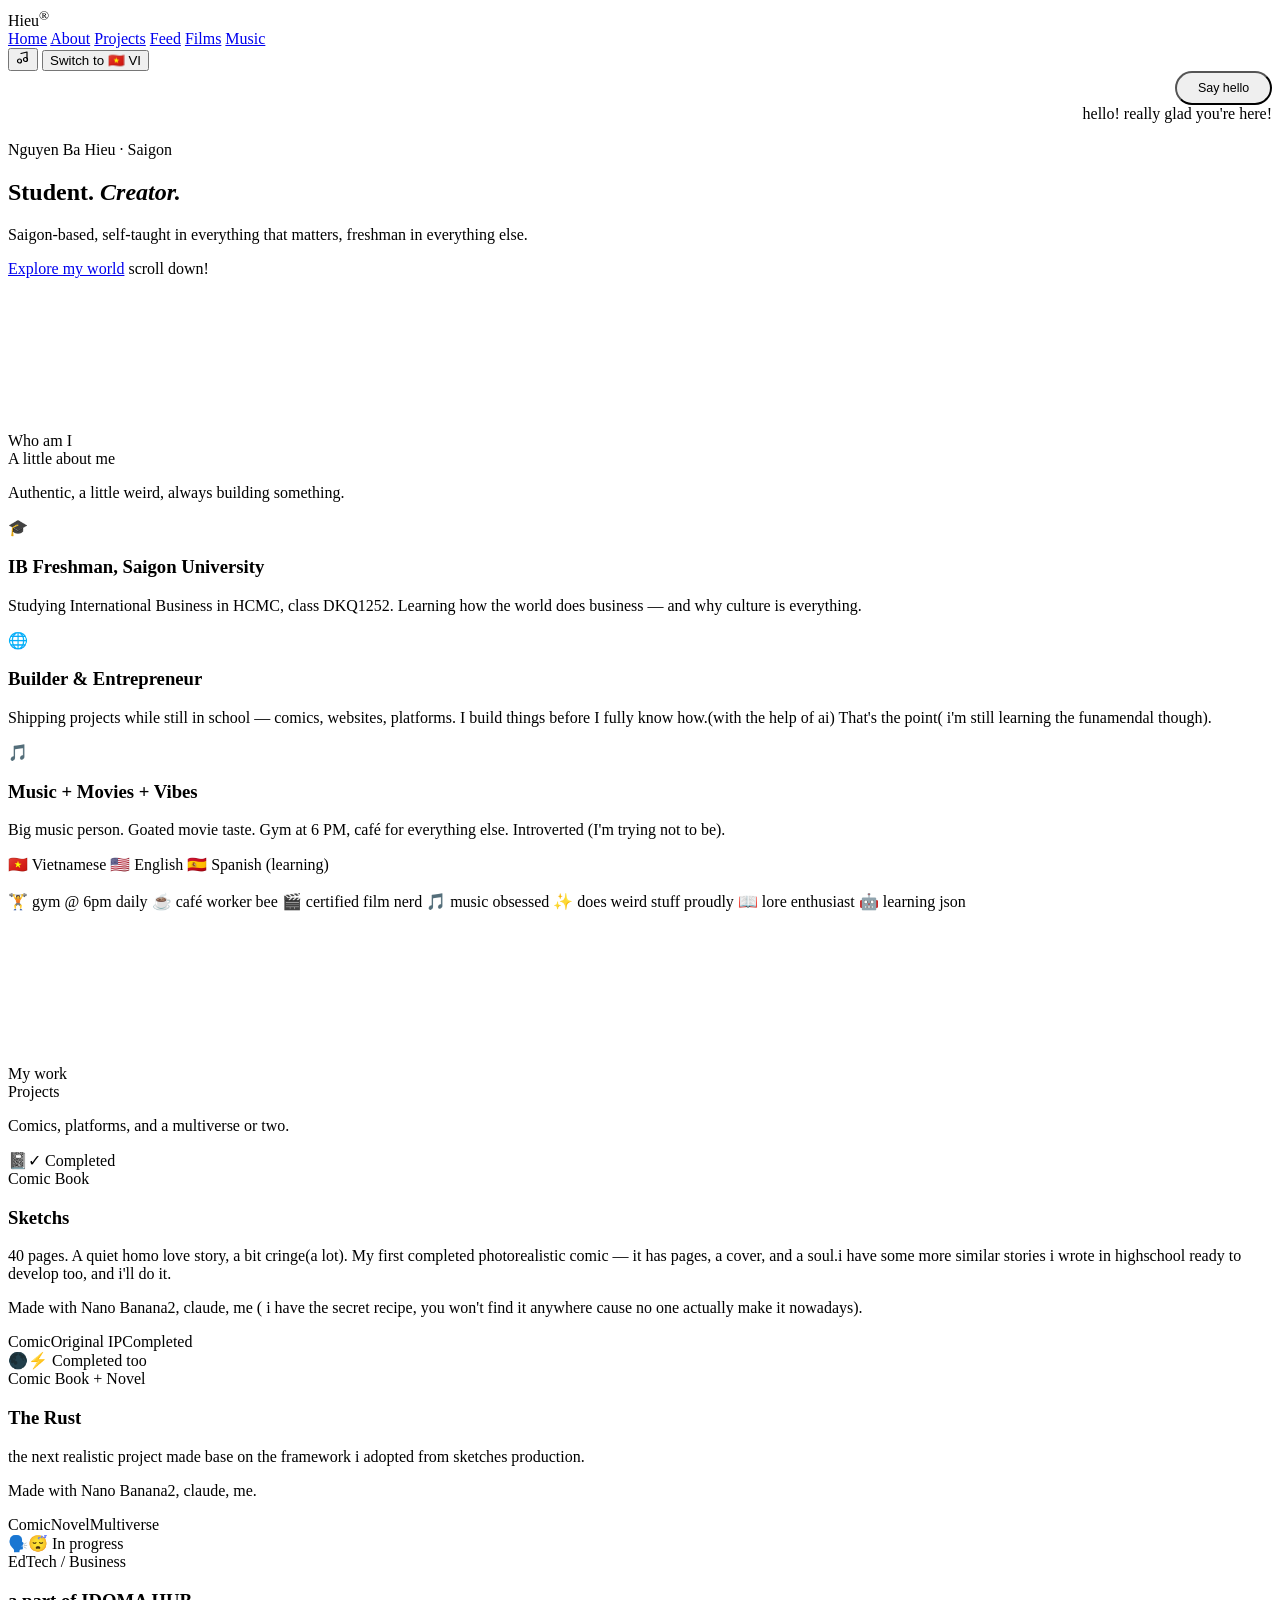
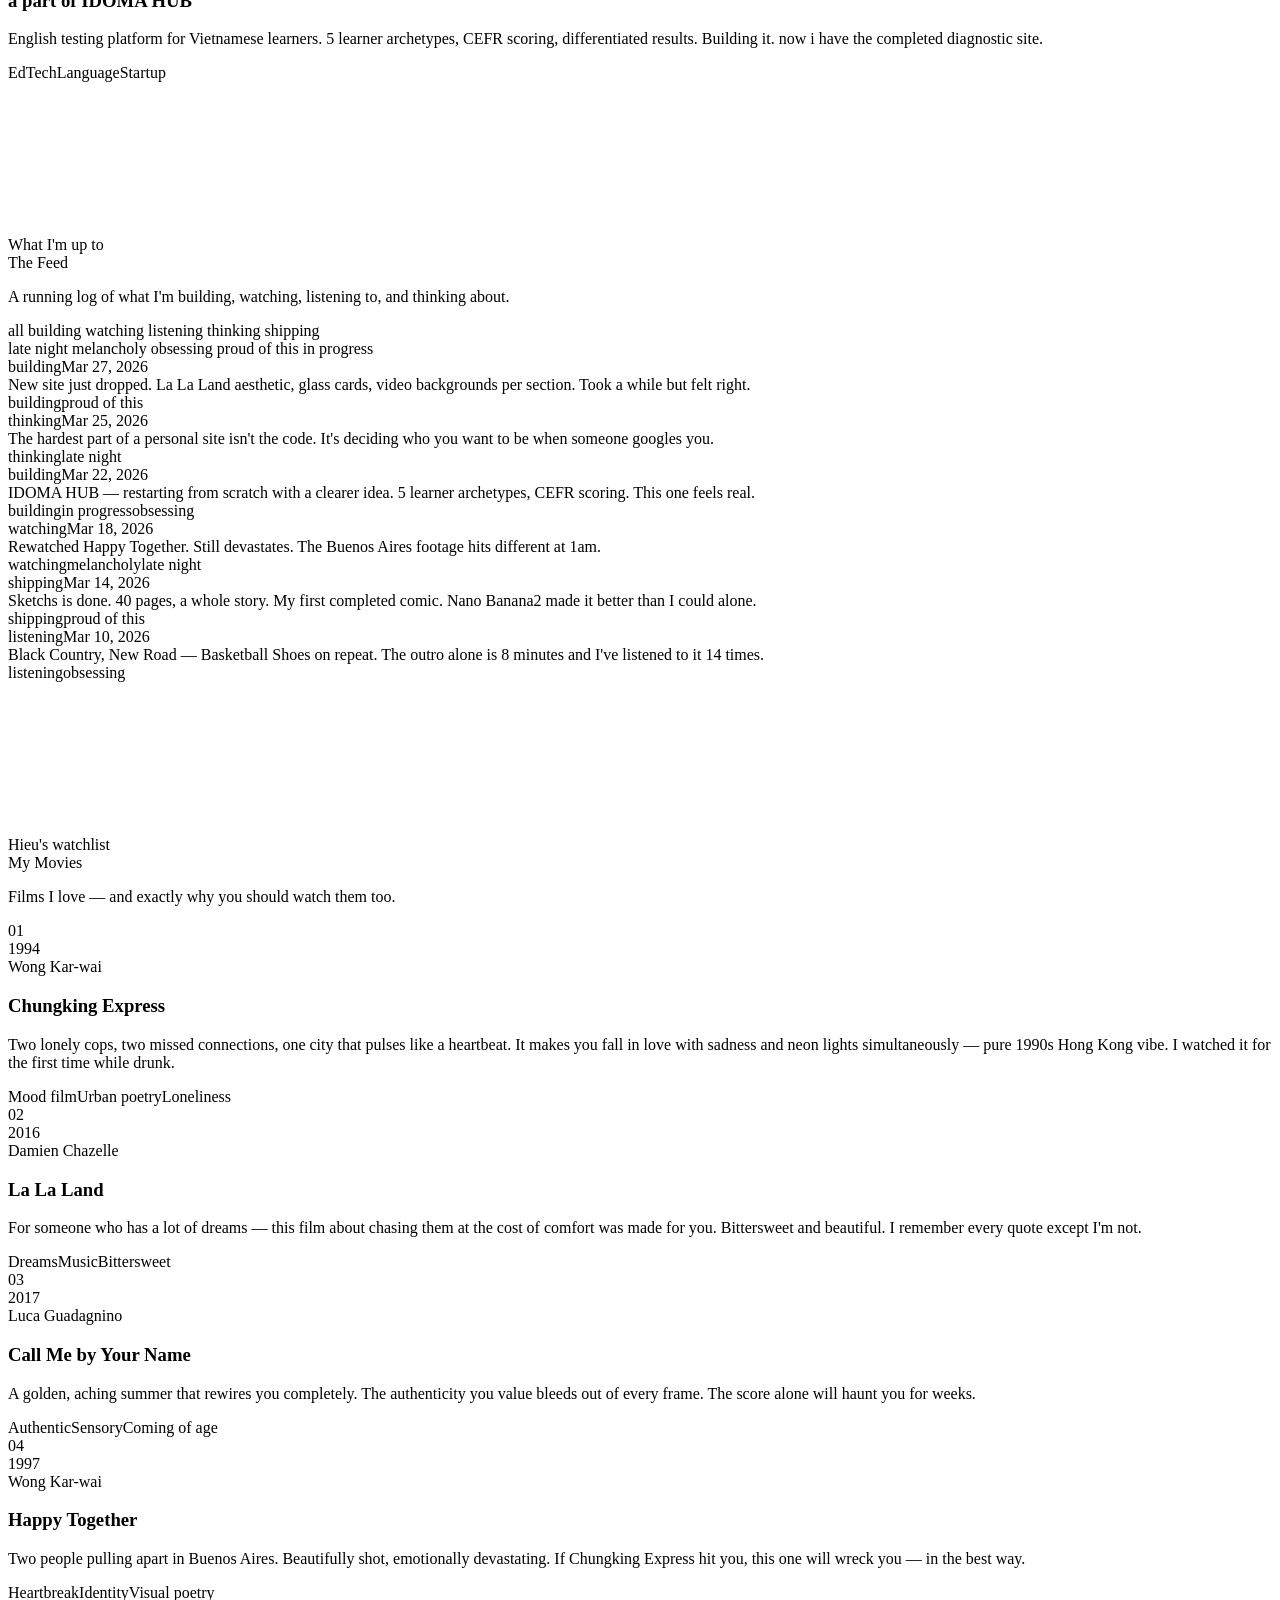
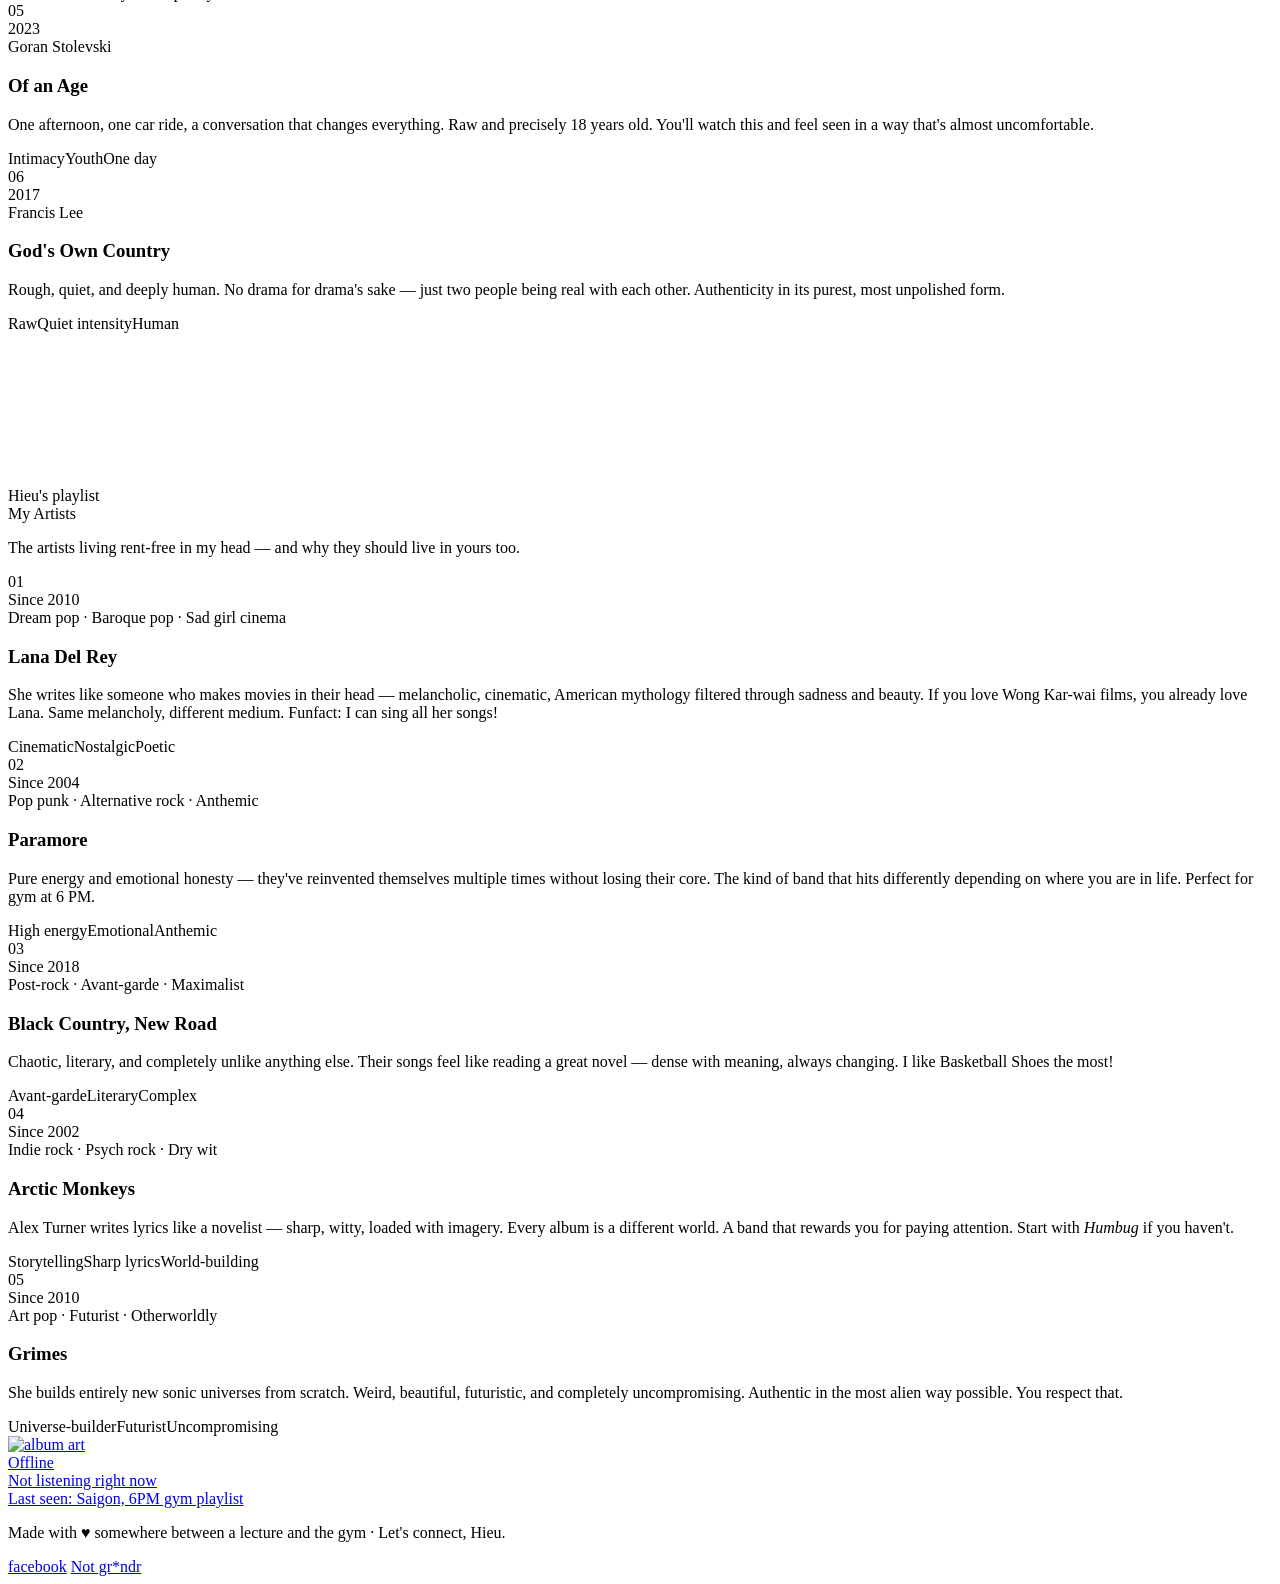
==== index.html @ fe312bc6 "Add files via upload" ====
<!DOCTYPE html>
<html lang="en">

<head>
    <meta charset="UTF-8" />
    <meta name="viewport" content="width=device-width, initial-scale=1.0" />
    <title>Nguyen Ba Hieu</title>
    <meta name="description"
        content="Nguyen Ba Hieu — Saigon-based, self-taught in everything that matters, freshman in everything else." />
    <meta property="og:title" content="Nguyen Ba Hieu" />
    <meta property="og:description"
        content="Saigon-based, self-taught in everything that matters, freshman in everything else.( this site looks more professional if u are using laptop, and less cringy in english cause i wrote it in english)" />
    <link
        href="https://fonts.googleapis.com/css2?family=Instrument+Serif:ital@0;1&family=DM+Sans:wght@300;400;500&display=swap"
        rel="stylesheet" />
    <link rel="stylesheet" href="style.css" />
</head>

<body>

    <div id="cur-dot"></div>
    <div id="cur-ring"></div>
    <div id="film-cut"></div>

    <!-- ══ NAV ══ -->
    <nav class="cinema-nav" id="main-nav">
        <div class="cinema-logo">Hieu<sup>®</sup></div>
        <div class="cinema-nav-links">
            <a href="#hero" class="active" data-i18n="nav.home">Home</a>
            <a href="#about" data-i18n="nav.about">About</a>
            <a href="#projects" data-i18n="nav.projects">Projects</a>
            <a href="#feed" data-i18n="nav.feed">Feed</a>
            <a href="#movies" data-i18n="nav.films">Films</a>
            <a href="#music" data-i18n="nav.music">Music</a>
        </div>
        <div class="nav-right">
            <button id="music-toggle-btn" class="music-btn" title="Play music" aria-label="Toggle background music"><svg
                    width="14" height="14" viewBox="0 0 14 14" fill="none" xmlns="http://www.w3.org/2000/svg">
                    <path d="M5 2.5L11 1V8" stroke="currentColor" stroke-width="1.2" stroke-linecap="round"
                        stroke-linejoin="round" />
                    <circle cx="3.5" cy="10" r="2" stroke="currentColor" stroke-width="1.2" />
                    <circle cx="9.5" cy="8.5" r="2" stroke="currentColor" stroke-width="1.2" />
                </svg></button>
            <button id="lang-toggle-btn" class="lang-toggle" title="Switch language">
                <span class="label" id="lang-label">Switch to</span>
                <span class="flag-pill" id="lang-flag">🇻🇳 VI</span>
            </button>
            <div style="display:flex;flex-direction:column;align-items:flex-end;">
                <button id="say-hello-btn" class="glass cinema-cta-nav"
                    style="border-radius:999px;padding:.5rem 1.3rem;font-size:.78rem;color:var(--text);cursor:none;"
                    data-i18n="hero.sayHello">Say hello</button>
                <span id="say-hello-hint" class="hint-text" data-i18n="hero.sayHelloHint">hello! really glad you're
                    here!</span>
            </div>
        </div>
    </nav>

    <!-- ══ HERO ══ -->
    <section id="hero">
        <video id="hero-video" loop muted playsinline
            poster="[data-uri]">
            <source data-src="./videos/hero.mp4" data-src-sd="./videos/hero-mobile.mp4" type="video/mp4" />
        </video>
        <div class="hero-grain"></div>
        <div class="cinema-hero-body">
            <div class="hero-eyebrow animate-fade-rise" data-i18n="hero.eyebrow">Nguyen Ba Hieu · Saigon</div>
            <h1 class="animate-fade-rise" style="animation-delay:.1s" data-i18n="hero.title">Student. <em>Creator.</em>
            </h1>
            <p class="cinema-sub animate-fade-rise" style="animation-delay:.25s" data-i18n="hero.sub">Saigon-based,
                self-taught in everything that matters, freshman in everything else.</p>
            <a href="#about" id="explore-btn" class="glass cinema-cta-hero animate-fade-rise"
                style="animation-delay:.4s" data-i18n="hero.explore">Explore my world</a>
            <span id="explore-hint" class="hint-text" data-i18n="hero.exploreHint">scroll down!</span>
        </div>
        <div class="hero-scroll-hint">
            <div class="scroll-line"></div>
        </div>
    </section>

    <!-- ══ ABOUT ══ -->
    <section id="about" class="content-sec">
        <video class="sec-video parallax-bg" data-src="./videos/about.mp4" data-src-sd="./videos/about-mobile.mp4"
            preload="none" loop muted playsinline></video>
        <div class="sec-overlay"
            style="background:linear-gradient(to right,rgba(26,20,16,0.88) 0%,rgba(26,20,16,0.6) 60%,rgba(26,20,16,0.35) 100%);">
        </div>
        <div class="sec-inner">
            <div class="sec-label fade-in" data-i18n="about.label">Who am I</div>
            <div class="sec-title fade-in" data-i18n="about.title">A little about me</div>
            <p class="sec-sub fade-in" data-i18n="about.sub">Authentic, a little weird, always building something.</p>
            <div class="about-grid fade-in">
                <div class="about-card glass">
                    <div class="ico">🎓</div>
                    <h3 data-i18n="about.card1.title">IB Freshman, Saigon University</h3>
                    <p data-i18n="about.card1.body">Studying International Business in HCMC, class DKQ1252. Learning how
                        the world does business — and why culture is everything.</p>
                </div>
                <div class="about-card glass">
                    <div class="ico">🌐</div>
                    <h3 data-i18n="about.card2.title">Builder &amp; Entrepreneur</h3>
                    <p data-i18n="about.card2.body">Shipping projects while still in school — comics, websites,
                        platforms. I build things before I fully know how.(with the help of ai) That's the point( i'm
                        still learning the funamendal though).</p>
                </div>
                <div class="about-card glass">
                    <div class="ico">🎵</div>
                    <h3 data-i18n="about.card3.title">Music + Movies + Vibes</h3>
                    <p data-i18n="about.card3.body">Big music person. Goated movie taste. Gym at 6 PM, café for
                        everything else. Introverted (I'm trying not to be).</p>
                </div>
            </div>
            <div class="lang-row fade-in">
                <span class="lang">🇻🇳 Vietnamese</span>
                <span class="lang">🇺🇸 English</span>
                <span class="lang" data-i18n="about.spanish">🇪🇸 Spanish (learning)</span>
            </div>
            <div class="pills fade-in" style="margin-top:1.1rem;">
                <span class="pill" data-i18n="about.pill1">🏋️ gym @ 6pm daily</span>
                <span class="pill" data-i18n="about.pill2">☕ café worker bee</span>
                <span class="pill" data-i18n="about.pill3">🎬 certified film nerd</span>
                <span class="pill" data-i18n="about.pill4">🎵 music obsessed</span>
                <span class="pill" data-i18n="about.pill5">✨ does weird stuff proudly</span>
                <span class="pill" data-i18n="about.pill6">📖 lore enthusiast</span>
                <span class="pill" data-i18n="about.pill7">🤖 learning json</span>
            </div>
        </div>
    </section>

    <!-- ══ PROJECTS ══ -->
    <section id="projects" class="content-sec">
        <video class="sec-video" data-src="./videos/projects.mp4" data-src-sd="./videos/projects-mobile.mp4"
            preload="none" loop muted playsinline></video>
        <div class="sec-overlay"
            style="background:linear-gradient(to bottom,rgba(18,14,10,0.75) 0%,rgba(26,20,16,0.6) 50%,rgba(18,14,10,0.8) 100%);">
        </div>
        <div class="sec-inner">
            <div class="sec-label fade-in center" data-i18n="projects.label">My work</div>
            <div class="sec-title fade-in center" data-i18n="projects.title">Projects</div>
            <p class="sec-sub fade-in center" data-i18n="projects.sub">Comics, platforms, and a multiverse or two.</p>
            <div class="projects-grid fade-in">
                <div class="proj-card glass" style="position:relative;">
                    <div class="proj-glow"
                        style="background:radial-gradient(circle at 50% 0%,rgba(232,164,74,0.08),transparent 70%);">
                    </div>
                    <div class="proj-thumb t1">📓<span class="sbadge done" data-i18n="badge.done">✓ Completed</span>
                    </div>
                    <div class="proj-body">
                        <div class="proj-cat" data-i18n="proj1.cat">Comic Book</div>
                        <h3>Sketchs</h3>
                        <p data-i18n="proj1.desc">40 pages. A quiet homo love story, a bit cringe(a lot). My first
                            completed photorealistic comic — it has pages, a cover, and a soul.i have some more similar
                            stories i wrote in highschool ready to develop too, and i'll do it. </p>
                        <p class="proj-credit" data-i18n="proj1.credit">Made with Nano Banana2, claude, me ( i have the
                            secret recipe, you won't find it anywhere cause no one actually make it nowadays).</p>
                        <div class="proj-tags"><span class="ptag">Comic</span><span class="ptag"
                                data-i18n="tag.origip">Original IP</span><span class="ptag"
                                data-i18n="tag.completed">Completed</span></div>
                    </div>
                </div>
                <div class="proj-card glass" style="position:relative;">
                    <div class="proj-glow"
                        style="background:radial-gradient(circle at 50% 0%,rgba(232,164,74,0.08),transparent 70%);">
                    </div>
                    <div class="proj-thumb t2">🌑<span class="sbadge done" data-i18n="badge.done">⚡ Completed too</span>
                    </div>
                    <div class="proj-body">
                        <div class="proj-cat" data-i18n="proj2.cat">Comic Book + Novel</div>
                        <h3>The Rust</h3>
                        <p data-i18n="proj2.desc">the next realistic project made base on the framework i adopted from
                            sketches production.</p>
                        <p class="proj-credit" data-i18n="proj2.credit">Made with Nano Banana2, claude, me.</p>
                        <div class="proj-tags"><span class="ptag">Comic</span><span class="ptag"
                                data-i18n="tag.novel">Novel</span><span class="ptag">Multiverse</span></div>
                    </div>
                </div>
                <div class="proj-card glass" style="position:relative;">
                    <div class="proj-glow"
                        style="background:radial-gradient(circle at 50% 0%,rgba(90,138,106,0.08),transparent 70%);">
                    </div>
                    <div class="proj-thumb t3">🗣️<span class="sbadge lazy" data-i18n="badge.lazy">😴 In progress</span>
                    </div>
                    <div class="proj-body">
                        <div class="proj-cat" data-i18n="proj3.cat">EdTech / Business</div>
                        <h3>a part of IDOMA HUB</h3>
                        <p data-i18n="proj3.desc">English testing platform for Vietnamese learners. 5 learner
                            archetypes, CEFR scoring, differentiated results. Building it. now i have the completed
                            diagnostic site. </p>
                        <div class="proj-tags"><span class="ptag">EdTech</span><span class="ptag"
                                data-i18n="tag.language">Language</span><span class="ptag">Startup</span></div>
                    </div>
                </div>
            </div>
        </div>
    </section>

    <!-- ══ FEED ══ -->
    <section id="feed" class="content-sec">
        <video class="sec-video" data-src="./videos/feed.mp4" data-src-sd="./videos/feed-mobile.mp4" preload="none" loop
            muted playsinline></video>
        <div class="sec-overlay"
            style="background:linear-gradient(to right,rgba(18,14,10,0.85) 0%,rgba(26,20,16,0.55) 100%);"></div>
        <div class="sec-inner">
            <div class="sec-label fade-in" data-i18n="feed.label">What I'm up to</div>
            <div class="sec-title fade-in" data-i18n="feed.title">The Feed</div>
            <p class="sec-sub fade-in" data-i18n="feed.sub">A running log of what I'm building, watching, listening to,
                and thinking about.</p>
            <div class="feed-controls fade-in" id="feed-filters">
                <span class="feed-filter active" data-filter="all">all</span>
                <span class="feed-filter" data-filter="building">building</span>
                <span class="feed-filter" data-filter="watching">watching</span>
                <span class="feed-filter" data-filter="listening">listening</span>
                <span class="feed-filter" data-filter="thinking">thinking</span>
                <span class="feed-filter" data-filter="shipping">shipping</span>
                <div class="feed-divider"></div>
                <span class="feed-filter" data-filter="late night">late night</span>
                <span class="feed-filter" data-filter="melancholy">melancholy</span>
                <span class="feed-filter" data-filter="obsessing">obsessing</span>
                <span class="feed-filter" data-filter="proud of this">proud of this</span>
                <span class="feed-filter" data-filter="in progress">in progress</span>
            </div>
            <div class="feed-list fade-in" id="feed-list">
                <div class="feed-empty" style="display:none;" id="feed-empty">nothing here with that filter — try
                    another one.</div>
            </div>
        </div>
    </section>


    <!-- ══ MOVIES ══ -->
    <section id="movies" class="content-sec">
        <video class="sec-video" data-src="./videos/films.mp4" data-src-sd="./videos/films-mobile.mp4" preload="none"
            loop muted playsinline></video>
        <div class="sec-overlay"
            style="background:linear-gradient(to bottom,rgba(18,14,10,0.72) 0%,rgba(18,14,10,0.45) 50%,rgba(18,14,10,0.75) 100%);">
        </div>
        <div class="sec-inner">
            <div class="sec-label fade-in center" data-i18n="movies.label">Hieu's watchlist</div>
            <div class="sec-title fade-in center" data-i18n="movies.title">My Movies</div>
            <p class="sec-sub fade-in center" data-i18n="movies.sub">Films I love — and exactly why you should watch
                them too.</p>
            <div class="media-grid fade-in">
                <div class="media-card glass">
                    <div class="media-banner">
                        <div class="media-banner-img"
                            style="background:linear-gradient(135deg,#1a0a00,#5c2d00);background-size:cover;background-position:center;" data-bg="https://i.imgur.com/nArYRG8.jpg">
                        </div>
                        <div class="media-num">01</div><span class="media-year">1994</span>
                    </div>
                    <div class="media-body">
                        <div class="media-sub">Wong Kar-wai</div>
                        <h3>Chungking Express</h3>
                        <p class="media-why" data-i18n="movie1.why">Two lonely cops, two missed connections, one city
                            that pulses like a heartbeat. It makes you fall in love with sadness and neon lights
                            simultaneously — pure 1990s Hong Kong vibe. I watched it for the first time while drunk.</p>
                        <div class="media-tags"><span class="mtag" data-i18n="mtag.mood">Mood film</span><span
                                class="mtag" data-i18n="mtag.urban">Urban poetry</span><span class="mtag"
                                data-i18n="mtag.lonely">Loneliness</span></div>
                    </div>
                </div>
                <div class="media-card glass">
                    <div class="media-banner">
                        <div class="media-banner-img"
                            style="background:linear-gradient(135deg,#1a0820,#7a2060,#c45a20);background-size:cover;background-position:center;background-repeat:no-repeat;background-attachment:fixed;" data-bg="https://media.giphy.com/media/l3vRaHTeHMH0fQ9fG/giphy.gif">
                        </div>
                        <div class="media-num">02</div><span class="media-year">2016</span>
                    </div>
                    <div class="media-body">
                        <div class="media-sub">Damien Chazelle</div>
                        <h3>La La Land</h3>
                        <p class="media-why" data-i18n="movie2.why">For someone who has a lot of dreams — this film
                            about chasing them at the cost of comfort was made for you. Bittersweet and beautiful. I
                            remember every quote except I'm not.</p>
                        <div class="media-tags"><span class="mtag" data-i18n="mtag.dreams">Dreams</span><span
                                class="mtag" data-i18n="mtag.music">Music</span><span class="mtag"
                                data-i18n="mtag.bittersweet">Bittersweet</span></div>
                    </div>
                </div>
                <div class="media-card glass">
                    <div class="media-banner">
                        <div class="media-banner-img"
                            style="background:linear-gradient(160deg,#2a1800,#8a5a10,#e8a840);background-size:cover;background-position:center;background-repeat:no-repeat;background-attachment:fixed;" data-bg="https://media.giphy.com/media/l4EpbyFTmfogjyA3m/giphy.gif">
                        </div>
                        <div class="media-num">03</div><span class="media-year">2017</span>
                    </div>
                    <div class="media-body">
                        <div class="media-sub">Luca Guadagnino</div>
                        <h3>Call Me by Your Name</h3>
                        <p class="media-why" data-i18n="movie3.why">A golden, aching summer that rewires you completely.
                            The authenticity you value bleeds out of every frame. The score alone will haunt you for
                            weeks.</p>
                        <div class="media-tags"><span class="mtag" data-i18n="mtag.authentic">Authentic</span><span
                                class="mtag" data-i18n="mtag.sensory">Sensory</span><span class="mtag"
                                data-i18n="mtag.coming">Coming of age</span></div>
                    </div>
                </div>
                <div class="media-card glass">
                    <div class="media-banner">
                        <div class="media-banner-img"
                            style="background:linear-gradient(135deg,#00101a,#003d5c,#006080);background-size:cover;background-position:center;" data-bg="https://media.giphy.com/media/3o72F6A3rtzW6p4joQ/giphy.gif">
                        </div>
                        <div class="media-num">04</div><span class="media-year">1997</span>
                    </div>
                    <div class="media-body">
                        <div class="media-sub">Wong Kar-wai</div>
                        <h3>Happy Together</h3>
                        <p class="media-why" data-i18n="movie4.why">Two people pulling apart in Buenos Aires.
                            Beautifully shot, emotionally devastating. If Chungking Express hit you, this one will wreck
                            you — in the best way.</p>
                        <div class="media-tags"><span class="mtag" data-i18n="mtag.heartbreak">Heartbreak</span><span
                                class="mtag" data-i18n="mtag.identity">Identity</span><span class="mtag"
                                data-i18n="mtag.visual">Visual poetry</span></div>
                    </div>
                </div>
                <div class="media-card glass">
                    <div class="media-banner">
                        <div class="media-banner-img"
                            style="background:linear-gradient(135deg,#1a1000,#5c4500);background-size:cover;background-position:center;" data-bg="https://causewayfilms.com.au/media/pages/films/of-an-age/e0880f4246-1658816717/16a3865-1920x1080-crop-81-58.jpg">
                        </div>
                        <div class="media-num">05</div><span class="media-year">2023</span>
                    </div>
                    <div class="media-body">
                        <div class="media-sub">Goran Stolevski</div>
                        <h3>Of an Age</h3>
                        <p class="media-why" data-i18n="movie5.why">One afternoon, one car ride, a conversation that
                            changes everything. Raw and precisely 18 years old. You'll watch this and feel seen in a way
                            that's almost uncomfortable.</p>
                        <div class="media-tags"><span class="mtag" data-i18n="mtag.intimacy">Intimacy</span><span
                                class="mtag" data-i18n="mtag.youth">Youth</span><span class="mtag"
                                data-i18n="mtag.oneday">One day</span></div>
                    </div>
                </div>
                <div class="media-card glass">
                    <div class="media-banner">
                        <div class="media-banner-img"
                            style="background:linear-gradient(160deg,#0a1200,#1e3a10,#4a7a28);background-size:cover;background-position:center;background-repeat:no-repeat;background-attachment:fixed;" data-bg="https://media.giphy.com/media/3o6fIUVP0DJ7MYVb6E/giphy.gif">
                        </div>
                        <div class="media-num">06</div><span class="media-year">2017</span>
                    </div>
                    <div class="media-body">
                        <div class="media-sub">Francis Lee</div>
                        <h3>God's Own Country</h3>
                        <p class="media-why" data-i18n="movie6.why">Rough, quiet, and deeply human. No drama for drama's
                            sake — just two people being real with each other. Authenticity in its purest, most
                            unpolished form.</p>
                        <div class="media-tags"><span class="mtag" data-i18n="mtag.raw">Raw</span><span class="mtag"
                                data-i18n="mtag.quiet">Quiet intensity</span><span class="mtag"
                                data-i18n="mtag.human">Human</span></div>
                    </div>
                </div>
            </div>
        </div>
    </section>
    <!-- ══ MUSIC ══ -->
    <section id="music" class="content-sec">
        <video class="sec-video" data-src="./videos/music.mp4" data-src-sd="./videos/music-mobile.mp4" preload="none"
            loop muted playsinline></video>
        <div class="sec-overlay"
            style="background:linear-gradient(160deg,rgba(26,20,16,0.82) 0%,rgba(18,14,10,0.55) 100%);"></div>
        <div class="sec-inner">
            <div class="sec-label fade-in center" data-i18n="music.label">Hieu's playlist</div>
            <div class="sec-title fade-in center" data-i18n="music.title">My Artists</div>
            <p class="sec-sub fade-in center" data-i18n="music.sub">The artists living rent-free in my head — and why
                they should live in yours too.</p>
            <div class="media-grid fade-in">
                <div class="media-card glass">
                    <div class="media-banner a1" data-bg="https://media.giphy.com/media/r0o46oy9obYLC/giphy.gif">
                        <div class="media-num">01</div>
                        <div class="vinyl"></div><span class="media-year" data-i18n="since.2010">Since 2010</span>
                    </div>
                    <div class="media-body">
                        <div class="media-sub">Dream pop · Baroque pop · Sad girl cinema</div>
                        <h3>Lana Del Rey</h3>
                        <p class="media-why" data-i18n="artist1.why">She writes like someone who makes movies in their
                            head — melancholic, cinematic, American mythology filtered through sadness and beauty. If
                            you love Wong Kar-wai films, you already love Lana. Same melancholy, different medium.
                            Funfact: I can sing all her songs!</p>
                        <div class="media-tags"><span class="mtag" data-i18n="atag.cinematic">Cinematic</span><span
                                class="mtag" data-i18n="atag.nostalgic">Nostalgic</span><span class="mtag"
                                data-i18n="atag.poetic">Poetic</span></div>
                    </div>
                </div>
                <div class="media-card glass">
                    <div class="media-banner a2" data-bg="https://media.giphy.com/media/Q0CL9ooVe5dKg/giphy.gif">
                        <div class="media-num">02</div>
                        <div class="vinyl"></div><span class="media-year" data-i18n="since.2004">Since 2004</span>
                    </div>
                    <div class="media-body">
                        <div class="media-sub">Pop punk · Alternative rock · Anthemic</div>
                        <h3>Paramore</h3>
                        <p class="media-why" data-i18n="artist2.why">Pure energy and emotional honesty — they've
                            reinvented themselves multiple times without losing their core. The kind of band that hits
                            differently depending on where you are in life. Perfect for gym at 6 PM.</p>
                        <div class="media-tags"><span class="mtag" data-i18n="atag.energy">High energy</span><span
                                class="mtag" data-i18n="atag.emotional">Emotional</span><span class="mtag"
                                data-i18n="atag.anthemic">Anthemic</span></div>
                    </div>
                </div>
                <div class="media-card glass">
                    <div class="media-banner a3" data-bg="https://media.giphy.com/media/Bpq9AhnKhxYm3tex16/giphy.gif">
                        <div class="media-num">03</div>
                        <div class="vinyl"></div><span class="media-year" data-i18n="since.2018">Since 2018</span>
                    </div>
                    <div class="media-body">
                        <div class="media-sub">Post-rock · Avant-garde · Maximalist</div>
                        <h3>Black Country, New Road</h3>
                        <p class="media-why" data-i18n="artist3.why">Chaotic, literary, and completely unlike anything
                            else. Their songs feel like reading a great novel — dense with meaning, always changing. I
                            like Basketball Shoes the most!</p>
                        <div class="media-tags"><span class="mtag">Avant-garde</span><span class="mtag"
                                data-i18n="atag.literary">Literary</span><span class="mtag"
                                data-i18n="atag.complex">Complex</span></div>
                    </div>
                </div>
                <div class="media-card glass">
                    <div class="media-banner a4" data-bg="https://media.giphy.com/media/25NTEcjA8XxPW/giphy.gif">
                        <div class="media-num">04</div>
                        <div class="vinyl"></div><span class="media-year" data-i18n="since.2002">Since 2002</span>
                    </div>
                    <div class="media-body">
                        <div class="media-sub">Indie rock · Psych rock · Dry wit</div>
                        <h3>Arctic Monkeys</h3>
                        <p class="media-why" data-i18n="artist4.why">Alex Turner writes lyrics like a novelist — sharp,
                            witty, loaded with imagery. Every album is a different world. A band that rewards you for
                            paying attention. Start with <em>Humbug</em> if you haven't.</p>
                        <div class="media-tags"><span class="mtag" data-i18n="atag.story">Storytelling</span><span
                                class="mtag" data-i18n="atag.sharp">Sharp lyrics</span><span class="mtag"
                                data-i18n="atag.world">World-building</span></div>
                    </div>
                </div>
                <div class="media-card glass">
                    <div class="media-banner a5" data-bg="https://media.giphy.com/media/wtU2g7aiYE6I0/giphy.gif">
                        <div class="media-num">05</div>
                        <div class="vinyl"></div><span class="media-year" data-i18n="since.2010b">Since 2010</span>
                    </div>
                    <div class="media-body">
                        <div class="media-sub">Art pop · Futurist · Otherworldly</div>
                        <h3>Grimes</h3>
                        <p class="media-why" data-i18n="artist5.why">She builds entirely new sonic universes from
                            scratch. Weird, beautiful, futuristic, and completely uncompromising. Authentic in the most
                            alien way possible. You respect that.</p>
                        <div class="media-tags"><span class="mtag"
                                data-i18n="atag.universe">Universe-builder</span><span class="mtag"
                                data-i18n="atag.futurist">Futurist</span><span class="mtag"
                                data-i18n="atag.uncompromising">Uncompromising</span></div>
                    </div>
                </div>
            </div>
            <div id="now-playing-wrap">
                <a id="now-playing-widget" class="glass" href="https://open.spotify.com" target="_blank" rel="noopener">
                    <div id="np-art-wrap"><img id="np-art" src="" alt="album art" />
                        <div id="np-vinyl"></div>
                    </div>
                    <div id="np-info">
                        <div id="np-status"><span
                                id="np-bars"><span></span><span></span><span></span><span></span></span><span
                                id="np-label">Offline</span></div>
                        <div id="np-title">Not listening right now</div>
                        <div id="np-artist">Last seen: Saigon, 6PM gym playlist</div>
                        <div id="np-progress-track">
                            <div id="np-progress-fill"></div>
                        </div>
                    </div>
                </a>
            </div>
        </div>
    </section>

    <!-- ══ FOOTER ══ -->
    <footer id="contact">
        <p data-i18n="footer.text">Made with <span class="heart">♥</span> somewhere between a lecture and the gym ·
            Let's connect, Hieu.</p>
        <div class="social-row">
            <a class="social-btn" href="https://m.facebook.com/nguyenba.hieu.520">facebook</a>
            <a class="social-btn" href="#" data-i18n="footer.social">Not gr*ndr</a>
        </div>
    </footer>

    <script data-cfasync="false" src="/cdn-cgi/scripts/5c5dd728/cloudflare-static/email-decode.min.js"></script>
    <script src="app.js"></script>
</body>

</html>
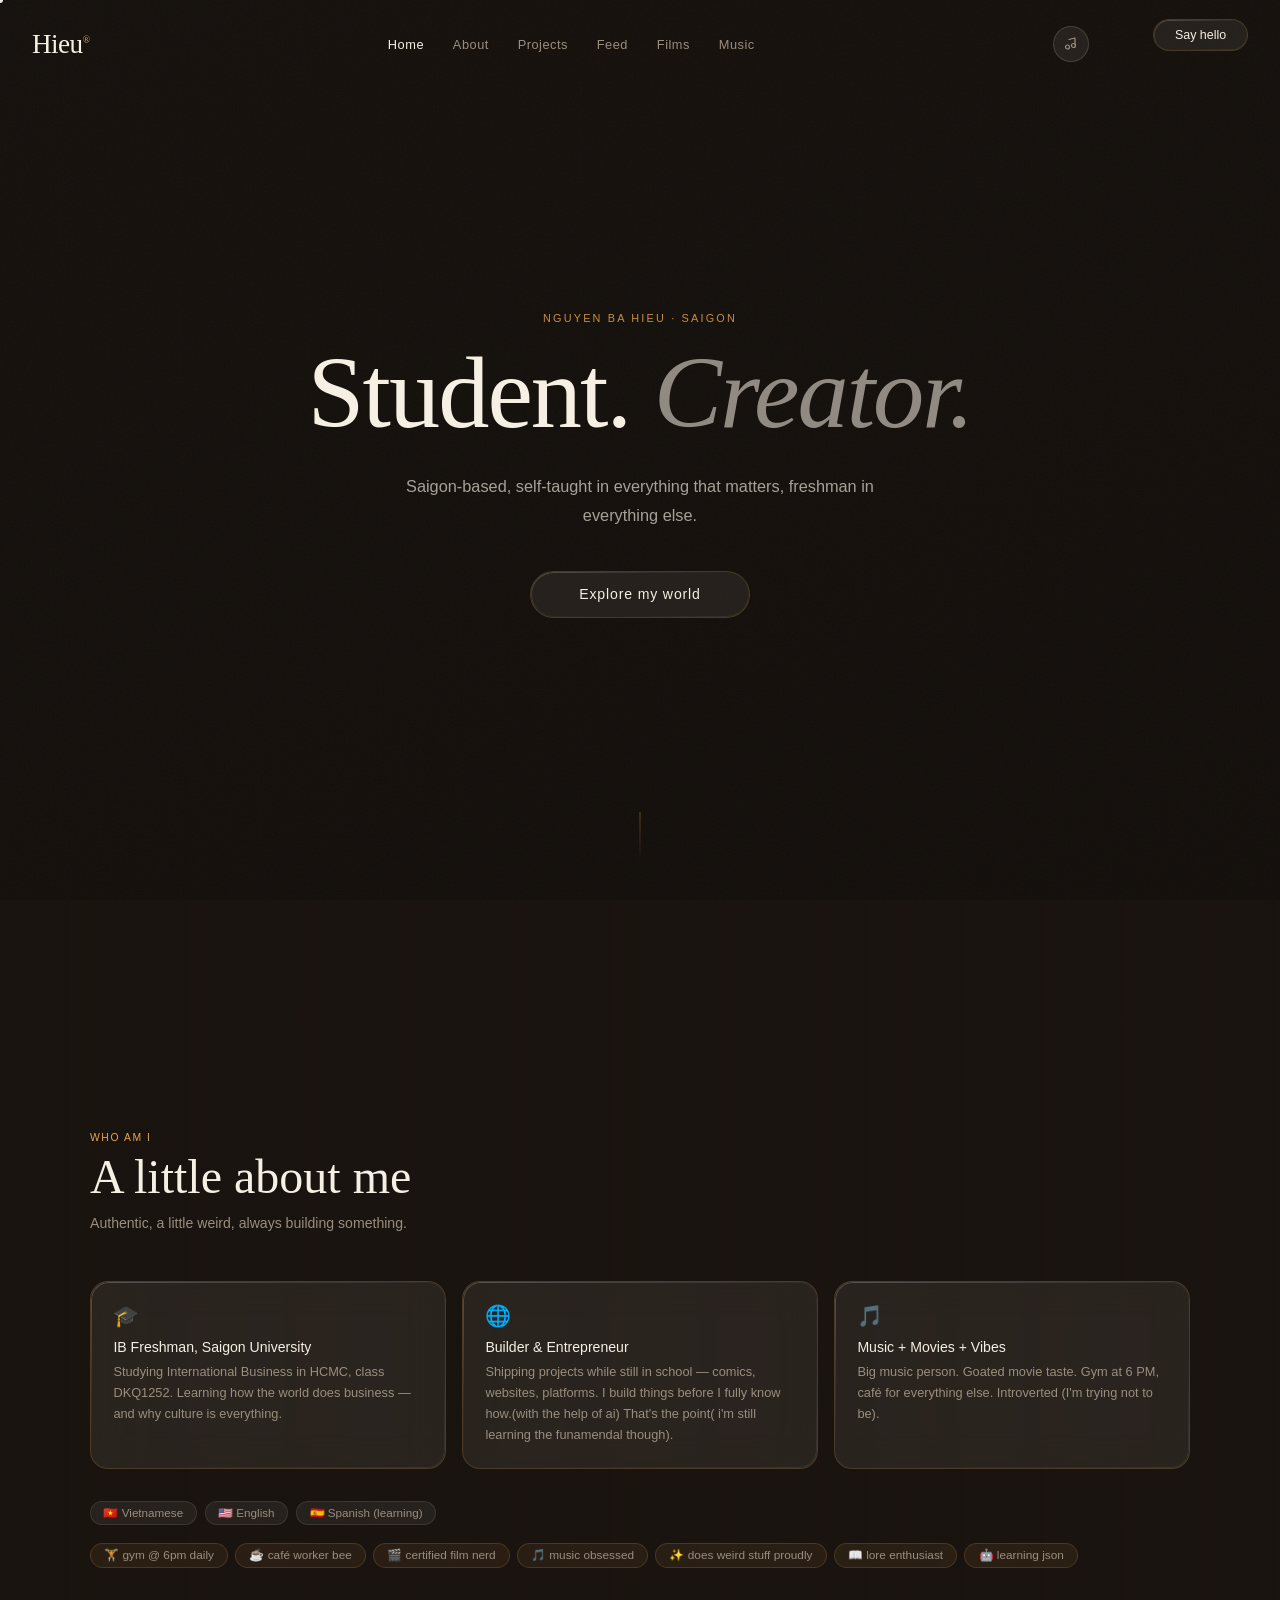
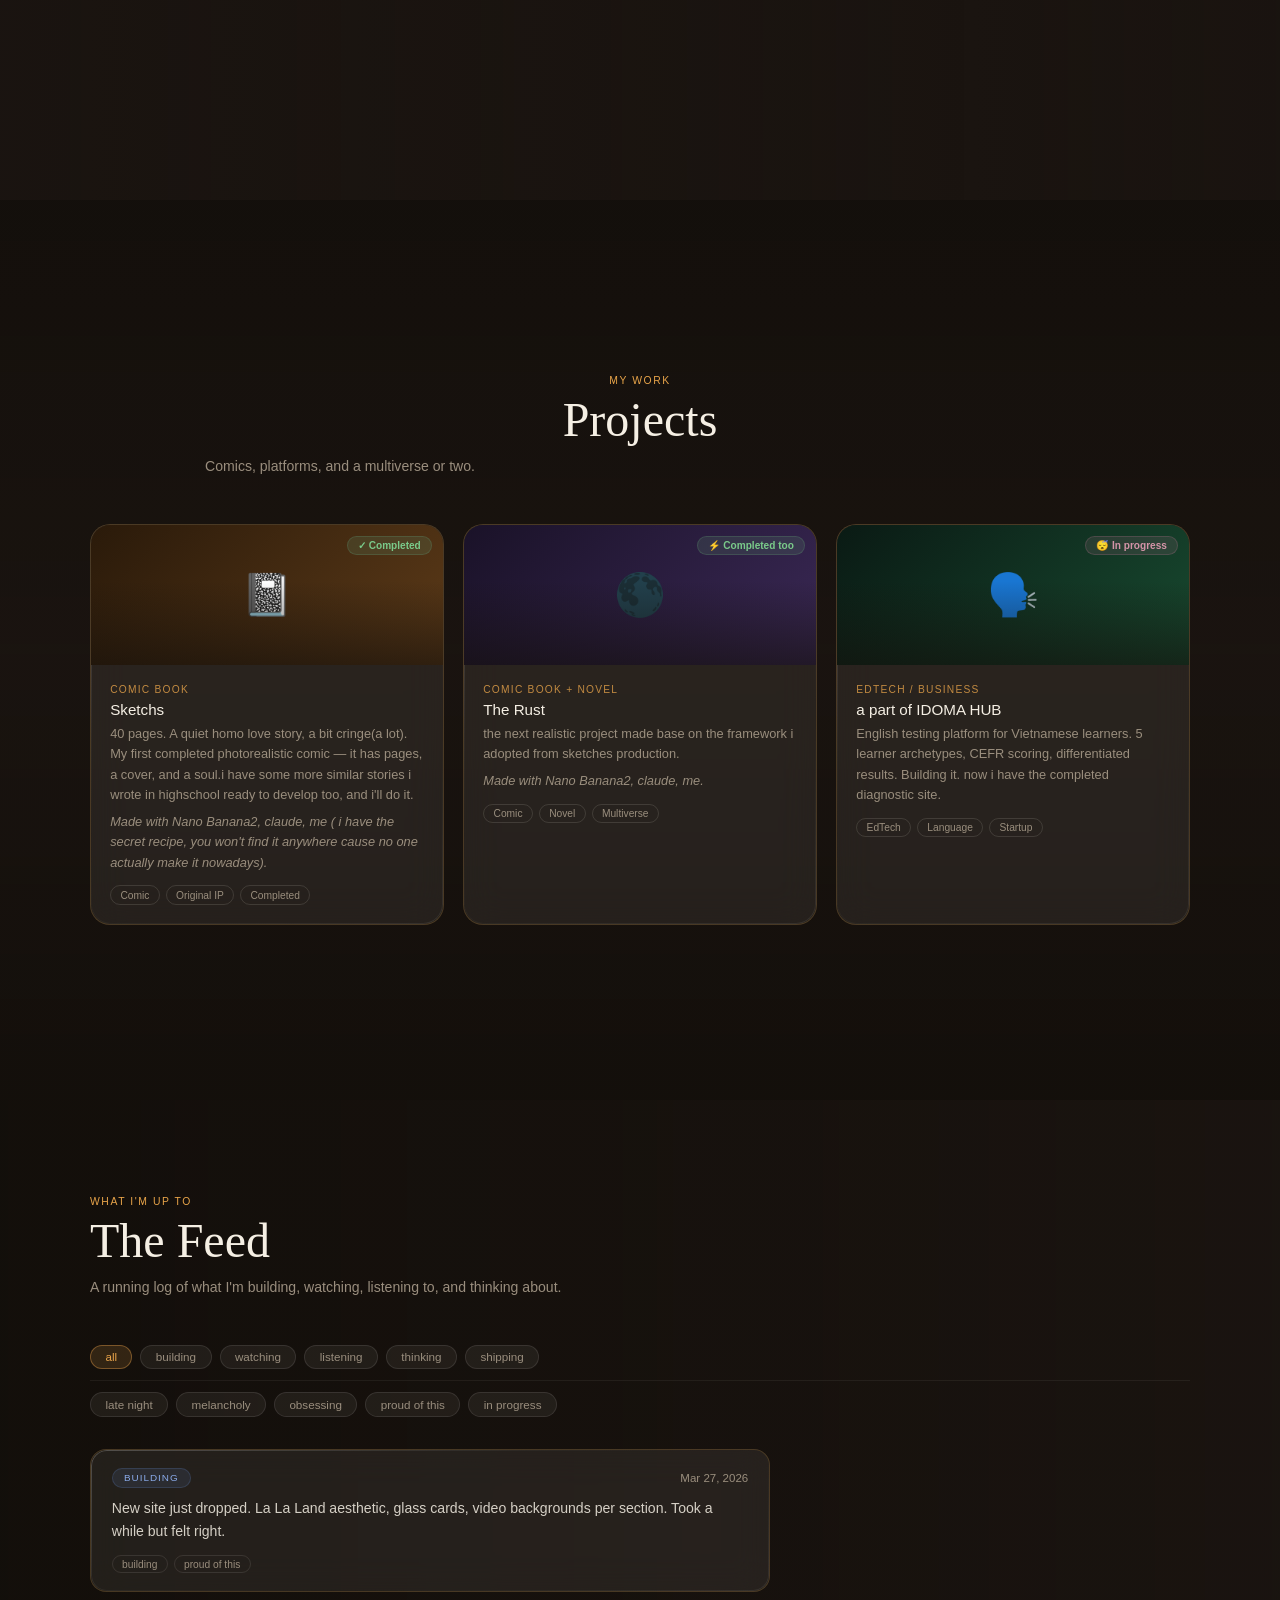
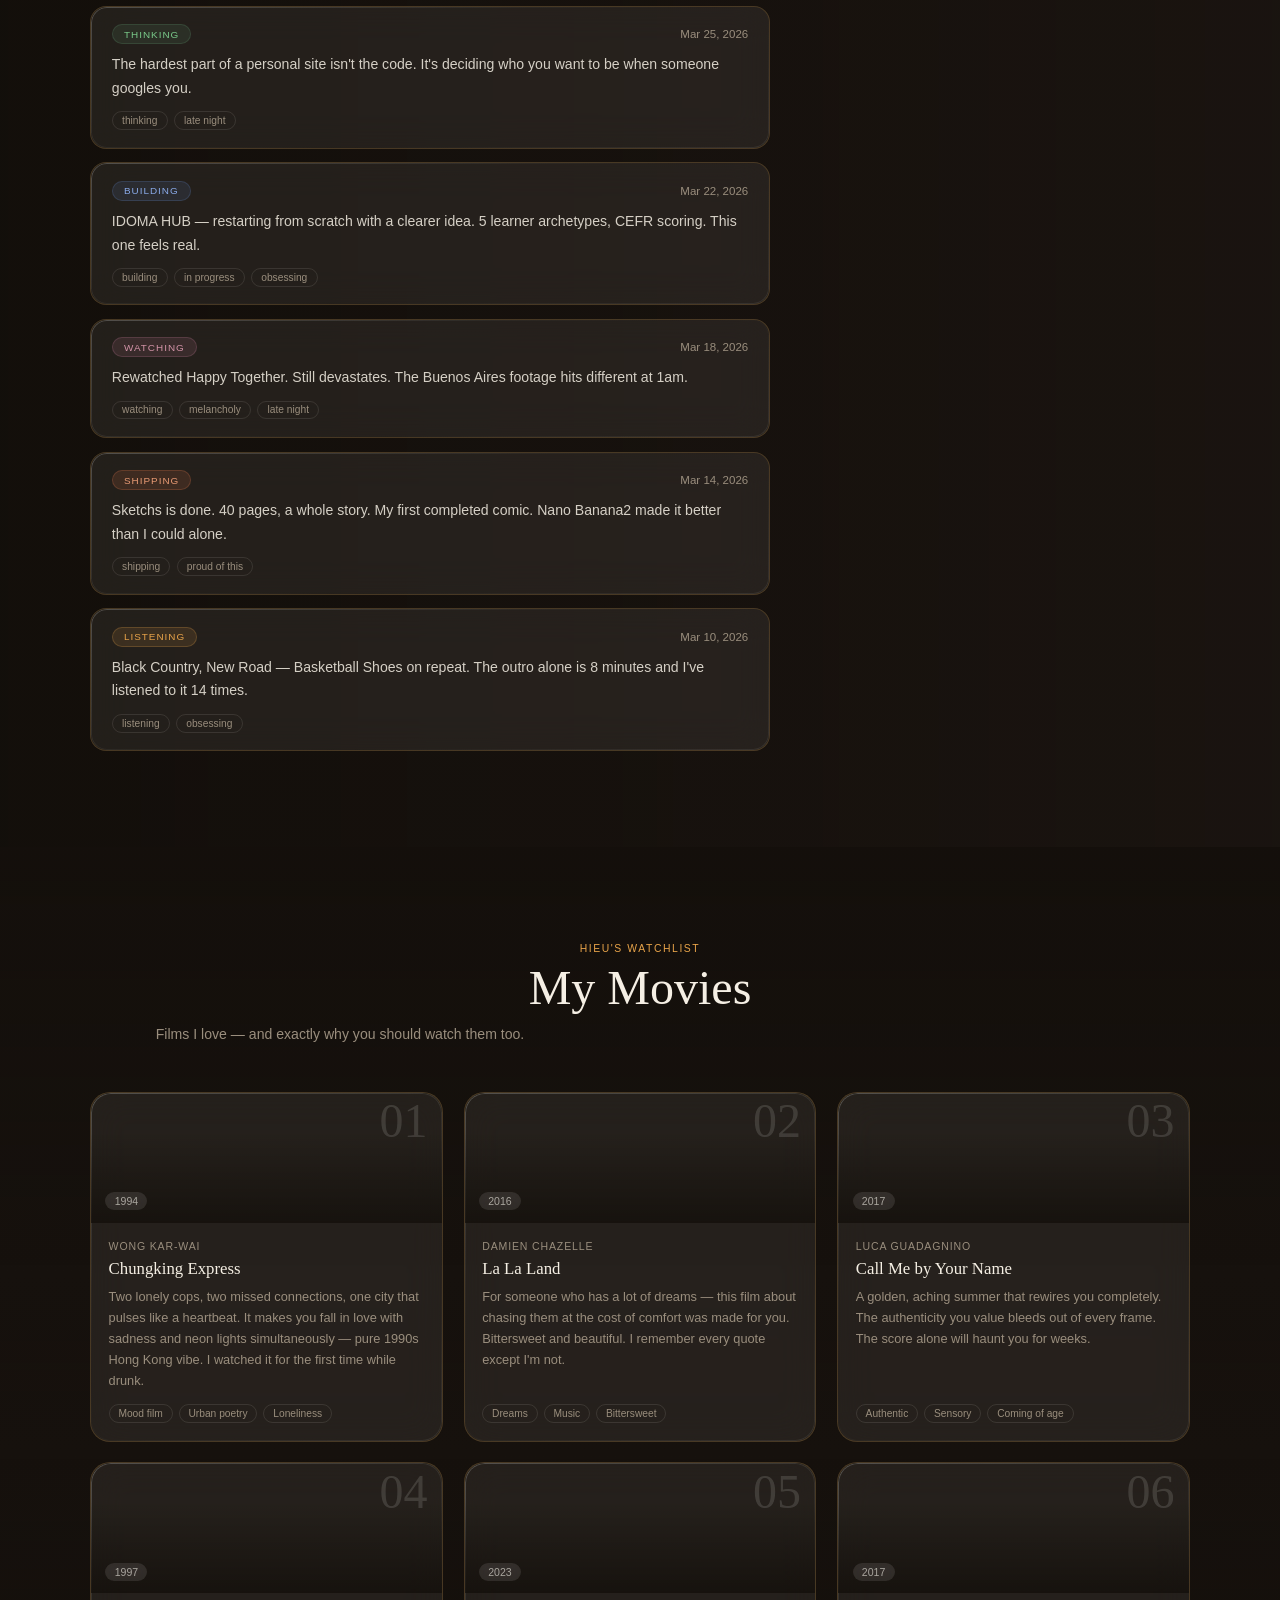
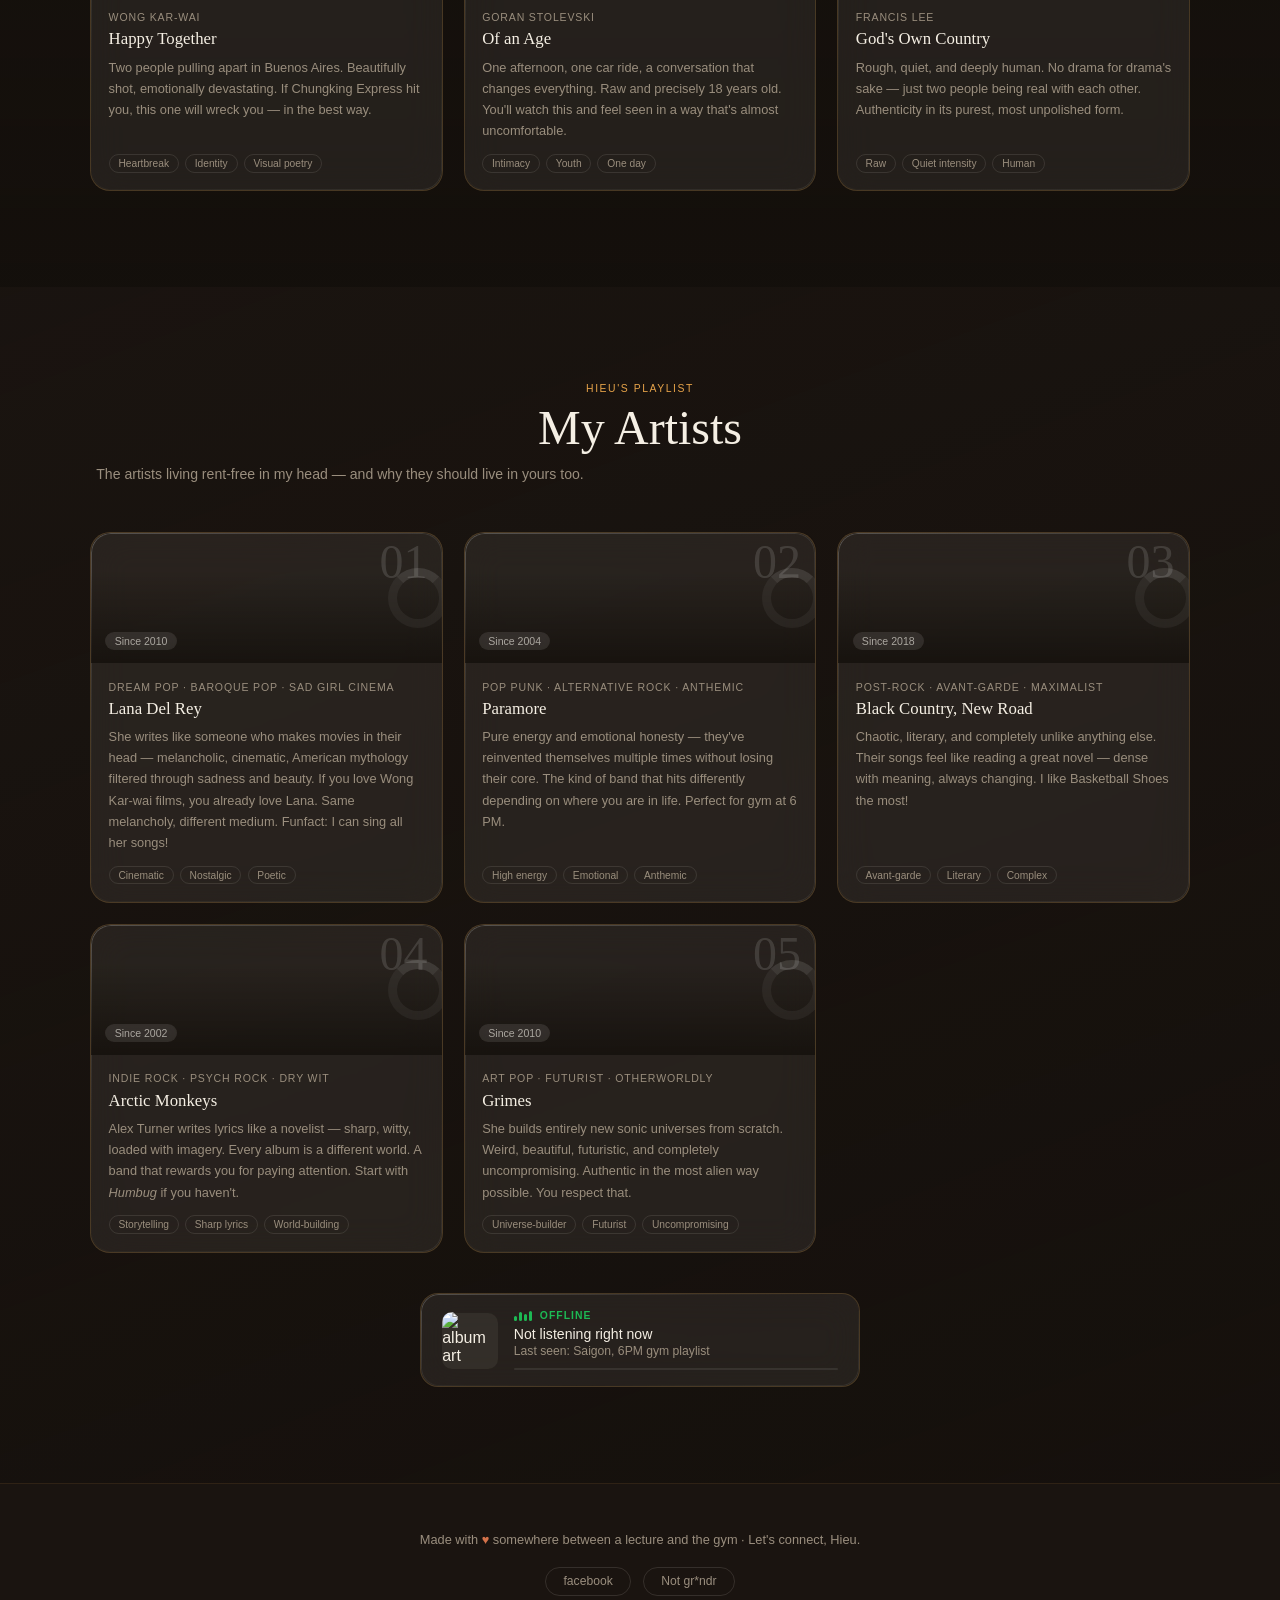
==== commit 0be9f903: "Add files via upload" ====
--- a/index.html
+++ b/index.html
@@ -6,10 +6,10 @@
     <meta name="viewport" content="width=device-width, initial-scale=1.0" />
     <title>Nguyen Ba Hieu</title>
     <meta name="description"
-        content="Nguyen Ba Hieu — Saigon-based, self-taught in everything that matters, freshman in everything else." />
+        content="Nguyen Ba Hieu — self-taught in everything that matters, freshman in everything else." />
     <meta property="og:title" content="Nguyen Ba Hieu" />
     <meta property="og:description"
-        content="Saigon-based, self-taught in everything that matters, freshman in everything else.( this site looks more professional if u are using laptop, and less cringy in english cause i wrote it in english)" />
+        content="self-taught in everything that matters, freshman in everything else.( this site looks more professional if u are using laptop, and less cringy in english cause i wrote it in english)" />
     <link
         href="https://fonts.googleapis.com/css2?family=Instrument+Serif:ital@0;1&family=DM+Sans:wght@300;400;500&display=swap"
         rel="stylesheet" />
@@ -41,10 +41,6 @@
                     <circle cx="3.5" cy="10" r="2" stroke="currentColor" stroke-width="1.2" />
                     <circle cx="9.5" cy="8.5" r="2" stroke="currentColor" stroke-width="1.2" />
                 </svg></button>
-            <button id="lang-toggle-btn" class="lang-toggle" title="Switch language">
-                <span class="label" id="lang-label">Switch to</span>
-                <span class="flag-pill" id="lang-flag">🇻🇳 VI</span>
-            </button>
             <div style="display:flex;flex-direction:column;align-items:flex-end;">
                 <button id="say-hello-btn" class="glass cinema-cta-nav"
                     style="border-radius:999px;padding:.5rem 1.3rem;font-size:.78rem;color:var(--text);cursor:none;"
--- a/style.css
+++ b/style.css
@@ -0,0 +1,1316 @@
+        * {
+            margin: 0;
+            padding: 0;
+            box-sizing: border-box;
+        }
+
+        :root {
+            --gold: #E8A44A;
+            --amber: #D4724A;
+            --rose: #B8728A;
+            --dusk: #5A7AB5;
+            --sage: #5A8A6A;
+            --cream: #FAF6EF;
+            --warm-dark: #1A1410;
+            --warm-mid: #231E18;
+            --warm-card: #2A2318;
+            --text: #F5EFE4;
+            --muted: #9A8E7E;
+            --font-display: 'Instrument Serif', serif;
+            --font-body: 'DM Sans', sans-serif;
+            --glass-bg: rgba(250, 246, 239, 0.07);
+            --glass-border: rgba(232, 164, 74, 0.18);
+            --ease-out: cubic-bezier(0.23, 1, 0.32, 1);
+        }
+
+        html {
+            scroll-behavior: smooth;
+        }
+
+        body {
+            font-family: var(--font-body);
+            background: var(--warm-dark);
+            color: var(--text);
+            overflow-x: hidden;
+            cursor: none;
+        }
+
+        a {
+            color: inherit;
+            text-decoration: none;
+        }
+
+        @media(hover:none) {
+            body {
+                cursor: auto;
+            }
+        }
+
+        /* ── CURSOR ── */
+        #cur-dot {
+            position: fixed;
+            width: 6px;
+            height: 6px;
+            background: #fff;
+            border-radius: 50%;
+            pointer-events: none;
+            z-index: 99999;
+            transform: translate(-50%, -50%);
+            transition: width .2s, height .2s, background .3s, border-color .3s;
+            mix-blend-mode: difference;
+        }
+
+        #cur-ring {
+            position: fixed;
+            width: 32px;
+            height: 32px;
+            border: 1px solid rgba(255, 255, 255, 0.35);
+            border-radius: 50%;
+            pointer-events: none;
+            z-index: 99998;
+            transform: translate(-50%, -50%);
+            transition: width .35s var(--ease-out), height .35s var(--ease-out), border-color .4s, opacity .3s;
+        }
+
+        body.cur-gold #cur-dot {
+            background: var(--gold);
+            width: 8px;
+            height: 8px;
+        }
+
+        body.cur-gold #cur-ring {
+            width: 52px;
+            height: 52px;
+            border-color: rgba(232, 164, 74, 0.55);
+        }
+
+        body.cur-btn #cur-dot {
+            background: var(--cream);
+            width: 10px;
+            height: 10px;
+        }
+
+        body.cur-btn #cur-ring {
+            width: 58px;
+            height: 58px;
+            border-color: rgba(250, 246, 239, 0.4);
+        }
+
+        @media(hover:none) {
+
+            #cur-dot,
+            #cur-ring {
+                display: none;
+            }
+        }
+
+        /* ── FILM CUT FLASH ── */
+        #film-cut {
+            position: fixed;
+            inset: 0;
+            background: var(--cream);
+            opacity: 0;
+            pointer-events: none;
+            z-index: 99990;
+            transition: opacity .06s;
+        }
+
+        #film-cut.flash {
+            opacity: 0.12;
+        }
+
+        /* ── LIQUID GLASS ── */
+        .glass {
+            background: var(--glass-bg);
+            backdrop-filter: blur(18px);
+            -webkit-backdrop-filter: blur(18px);
+            border: 1px solid var(--glass-border);
+            position: relative;
+            overflow: hidden;
+        }
+
+        .glass::before {
+            content: '';
+            position: absolute;
+            inset: 0;
+            border-radius: inherit;
+            padding: 1px;
+            background: linear-gradient(160deg, rgba(255, 255, 255, .22) 0%, rgba(255, 255, 255, .04) 40%, rgba(255, 255, 255, 0) 60%, rgba(255, 255, 255, .08) 100%);
+            -webkit-mask: linear-gradient(#fff 0 0) content-box, linear-gradient(#fff 0 0);
+            mask: linear-gradient(#fff 0 0) content-box, linear-gradient(#fff 0 0);
+            -webkit-mask-composite: xor;
+            mask-composite: exclude;
+            pointer-events: none;
+        }
+
+        /* ── SHARED SECTION ── */
+        section.content-sec {
+            padding: 6rem 2rem;
+            position: relative;
+            overflow: hidden;
+            min-height: 100vh;
+            display: flex;
+            flex-direction: column;
+            justify-content: center;
+        }
+
+        .sec-video {
+            position: absolute;
+            inset: 0;
+            width: 100%;
+            height: 100%;
+            object-fit: cover;
+            z-index: 0;
+            opacity: 0;
+            transition: opacity 1.6s ease;
+            filter: saturate(1.1);
+        }
+
+        .sec-video.loaded {
+            opacity: 1;
+        }
+
+        .sec-overlay {
+            position: absolute;
+            inset: 0;
+            z-index: 1;
+        }
+
+        .sec-inner {
+            position: relative;
+            z-index: 2;
+            max-width: 1100px;
+            margin: 0 auto;
+            width: 100%;
+        }
+
+        .sec-label {
+            font-size: .65rem;
+            letter-spacing: .15em;
+            text-transform: uppercase;
+            color: var(--gold);
+            margin-bottom: .5rem;
+            font-weight: 500;
+            opacity: .9;
+        }
+
+        .sec-title {
+            font-family: var(--font-display);
+            font-size: clamp(1.9rem, 4vw, 3rem);
+            font-weight: 400;
+            margin-bottom: .5rem;
+            line-height: 1.1;
+            color: var(--text);
+        }
+
+        .sec-sub {
+            color: var(--muted);
+            font-size: .88rem;
+            margin-bottom: 2.8rem;
+            line-height: 1.7;
+            max-width: 500px;
+        }
+
+        .center {
+            text-align: center;
+        }
+
+        .center .sec-sub {
+            margin-left: auto;
+            margin-right: auto;
+        }
+
+        /* ── PARALLAX WRAPPER ── */
+        .parallax-bg {
+            transform: translateY(0);
+            will-change: transform;
+        }
+
+        /* ── ANIMATIONS ── */
+        @keyframes fade-rise {
+            from {
+                opacity: 0;
+                transform: translateY(28px);
+            }
+
+            to {
+                opacity: 1;
+                transform: translateY(0);
+            }
+        }
+
+        .fade-in {
+            opacity: 0;
+            transform: translateY(24px);
+            transition: opacity .9s var(--ease-out), transform .9s var(--ease-out);
+        }
+
+        .fade-in.visible {
+            opacity: 1;
+            transform: translateY(0);
+        }
+
+        /* ══ NAV ══ */
+        .cinema-nav {
+            position: fixed;
+            top: 0;
+            left: 0;
+            right: 0;
+            z-index: 1000;
+            display: flex;
+            justify-content: space-between;
+            align-items: center;
+            padding: 1.2rem 2rem;
+            max-width: 1280px;
+            margin: 0 auto;
+            width: 100%;
+            transition: background .3s, backdrop-filter .3s;
+        }
+
+        .cinema-nav.scrolled {
+            background: rgba(26, 20, 16, 0.75);
+            backdrop-filter: blur(20px);
+            -webkit-backdrop-filter: blur(20px);
+            border-bottom: 1px solid rgba(232, 164, 74, 0.1);
+        }
+
+        .cinema-logo {
+            font-family: var(--font-display);
+            font-size: 1.7rem;
+            letter-spacing: -.02em;
+            color: var(--text);
+        }
+
+        .cinema-logo sup {
+            font-size: .6rem;
+            vertical-align: super;
+            color: var(--gold);
+        }
+
+        .cinema-nav-links {
+            display: none;
+        }
+
+        @media(min-width:768px) {
+            .cinema-nav-links {
+                display: flex;
+                gap: 1.8rem;
+                font-size: .8rem;
+                color: var(--muted);
+            }
+
+            .cinema-nav-links a {
+                transition: color .2s;
+                letter-spacing: .04em;
+            }
+
+            .cinema-nav-links a:hover,
+            .cinema-nav-links a.active {
+                color: var(--text);
+            }
+        }
+
+        .nav-right {
+            display: flex;
+            align-items: center;
+            gap: .75rem;
+        }
+
+        .hint-text {
+            margin-top: .4rem;
+            font-size: .72rem;
+            color: var(--gold);
+            opacity: 0;
+            transition: opacity .2s;
+            pointer-events: none;
+            text-align: right;
+        }
+
+        .hint-text.show {
+            opacity: 1;
+        }
+
+        /* ══ HERO ══ */
+        #hero {
+            position: relative;
+            width: 100%;
+            min-height: 100vh;
+            overflow: hidden;
+            display: flex;
+            flex-direction: column;
+            background: #120E0A;
+        }
+
+        #hero-video {
+            position: absolute;
+            inset: 0;
+            width: 100%;
+            height: 100%;
+            object-fit: cover;
+            z-index: 0;
+            opacity: 0;
+            transition: opacity 1.8s ease;
+            filter: saturate(1.15) brightness(0.88);
+        }
+
+        #hero-video.loaded {
+            opacity: 1;
+        }
+
+        #hero-video-blur {
+            position: absolute;
+            inset: 0;
+            z-index: 0;
+            filter: blur(0px) brightness(0.6);
+            transition: filter 1.8s ease;
+        }
+
+        #hero::after {
+            content: '';
+            position: absolute;
+            inset: 0;
+            background: linear-gradient(160deg, rgba(26, 20, 16, 0.35) 0%, rgba(18, 14, 10, 0.55) 100%);
+            z-index: 1;
+        }
+
+        .hero-grain {
+            position: absolute;
+            inset: 0;
+            z-index: 2;
+            opacity: .04;
+            background-image: url("data:image/svg+xml,%3Csvg viewBox='0 0 200 200' xmlns='http://www.w3.org/2000/svg'%3E%3Cfilter id='n'%3E%3CfeTurbulence type='fractalNoise' baseFrequency='.9' numOctaves='4'/%3E%3C/filter%3E%3Crect width='100%25' height='100%25' filter='url(%23n)'/%3E%3C/svg%3E");
+            background-size: 200px;
+        }
+
+        .cinema-hero-body {
+            position: relative;
+            z-index: 10;
+            flex: 1;
+            display: flex;
+            flex-direction: column;
+            align-items: center;
+            justify-content: center;
+            text-align: center;
+            padding: 8rem 1.5rem 5rem;
+        }
+
+        .hero-eyebrow {
+            font-size: .68rem;
+            letter-spacing: .2em;
+            text-transform: uppercase;
+            color: var(--gold);
+            margin-bottom: 1.4rem;
+            opacity: .85;
+        }
+
+        .cinema-hero-body h1 {
+            font-family: var(--font-display);
+            font-size: clamp(3rem, 8vw, 6.5rem);
+            line-height: .92;
+            letter-spacing: -2px;
+            font-weight: 400;
+            color: var(--text);
+            max-width: 1000px;
+        }
+
+        .cinema-hero-body h1 em {
+            font-style: italic;
+            color: rgba(245, 239, 228, 0.55);
+        }
+
+        .cinema-sub {
+            color: rgba(245, 239, 228, 0.65);
+            font-size: clamp(.88rem, 1.4vw, 1.02rem);
+            max-width: 500px;
+            margin-top: 2rem;
+            line-height: 1.75;
+            font-weight: 300;
+        }
+
+        .cinema-cta-hero {
+            border-radius: 999px;
+            padding: .9rem 3rem;
+            font-size: .88rem;
+            color: var(--text);
+            cursor: none;
+            margin-top: 2.6rem;
+            transition: transform .25s var(--ease-out), background .2s;
+            letter-spacing: .06em;
+        }
+
+        .cinema-cta-hero:hover {
+            transform: scale(1.04);
+        }
+
+        .hero-scroll-hint {
+            position: absolute;
+            bottom: 2.5rem;
+            left: 50%;
+            transform: translateX(-50%);
+            z-index: 10;
+            display: flex;
+            flex-direction: column;
+            align-items: center;
+            gap: .5rem;
+            opacity: .4;
+        }
+
+        .scroll-line {
+            width: 1px;
+            height: 48px;
+            background: linear-gradient(to bottom, var(--gold), transparent);
+            animation: scrollPulse 2s ease-in-out infinite;
+        }
+
+        @keyframes scrollPulse {
+
+            0%,
+            100% {
+                opacity: .3;
+                transform: scaleY(.8);
+            }
+
+            50% {
+                opacity: 1;
+                transform: scaleY(1);
+            }
+        }
+
+        /* ══ ABOUT ══ */
+        #about .sec-overlay {
+            background: linear-gradient(to right, rgba(26, 20, 16, 0.82) 0%, rgba(26, 20, 16, 0.55) 60%, rgba(26, 20, 16, 0.3) 100%);
+        }
+
+        .about-grid {
+            display: grid;
+            grid-template-columns: repeat(auto-fit, minmax(220px, 1fr));
+            gap: 1rem;
+            margin-bottom: 2rem;
+        }
+
+        .about-card {
+            border-radius: 18px;
+            padding: 1.4rem;
+            transition: .3s var(--ease-out);
+            cursor: none;
+        }
+
+        .about-card:hover {
+            transform: translateY(-6px) scale(1.01);
+            border-color: rgba(232, 164, 74, 0.35);
+        }
+
+        .about-card .ico {
+            font-size: 1.3rem;
+            margin-bottom: .7rem;
+        }
+
+        .about-card h3 {
+            font-size: .88rem;
+            font-weight: 500;
+            margin-bottom: .35rem;
+            color: var(--text);
+        }
+
+        .about-card p {
+            font-size: .8rem;
+            color: var(--muted);
+            line-height: 1.65;
+        }
+
+        .pills {
+            display: flex;
+            flex-wrap: wrap;
+            gap: .45rem;
+        }
+
+        .pill {
+            background: rgba(232, 164, 74, 0.08);
+            border: 1px solid rgba(232, 164, 74, 0.18);
+            border-radius: 999px;
+            padding: .28rem .82rem;
+            font-size: .74rem;
+            color: var(--muted);
+            transition: .2s;
+        }
+
+        .pill:hover {
+            background: rgba(232, 164, 74, 0.15);
+            color: var(--text);
+        }
+
+        .lang-row {
+            display: flex;
+            gap: .5rem;
+            flex-wrap: wrap;
+            margin-top: 1.2rem;
+        }
+
+        .lang {
+            background: rgba(250, 246, 239, 0.06);
+            border: 1px solid rgba(250, 246, 239, 0.1);
+            border-radius: 999px;
+            padding: .26rem .78rem;
+            font-size: .73rem;
+            color: var(--muted);
+        }
+
+        /* ══ PROJECTS ══ */
+        #projects .sec-overlay {
+            background: linear-gradient(to bottom, rgba(18, 14, 10, 0.7) 0%, rgba(26, 20, 16, 0.6) 50%, rgba(18, 14, 10, 0.75) 100%);
+        }
+
+        .projects-grid {
+            display: grid;
+            grid-template-columns: repeat(auto-fit, minmax(270px, 1fr));
+            gap: 1.2rem;
+        }
+
+        .proj-card {
+            border-radius: 20px;
+            overflow: hidden;
+            transition: .3s var(--ease-out);
+        }
+
+        .proj-card:hover {
+            transform: translateY(-7px) scale(1.01);
+        }
+
+        .proj-card:hover .proj-glow {
+            opacity: 1;
+        }
+
+        .proj-glow {
+            position: absolute;
+            inset: 0;
+            border-radius: inherit;
+            opacity: 0;
+            transition: opacity .4s;
+            pointer-events: none;
+        }
+
+        .proj-thumb {
+            height: 140px;
+            display: flex;
+            align-items: center;
+            justify-content: center;
+            font-size: 2.6rem;
+            position: relative;
+            overflow: hidden;
+        }
+
+        .proj-thumb::after {
+            content: '';
+            position: absolute;
+            inset: 0;
+            background: linear-gradient(to bottom, transparent 40%, rgba(18, 14, 10, 0.6));
+        }
+
+        .t1 {
+            background: linear-gradient(135deg, #2A1A0A, #5C3A18);
+        }
+
+        .t2 {
+            background: linear-gradient(135deg, #1A1228, #3A2855);
+        }
+
+        .t3 {
+            background: linear-gradient(135deg, #0A1A14, #184A30);
+        }
+
+        .sbadge {
+            position: absolute;
+            top: .7rem;
+            right: .7rem;
+            font-size: .63rem;
+            padding: .2rem .62rem;
+            border-radius: 999px;
+            font-weight: 600;
+            z-index: 2;
+        }
+
+        .done {
+            background: rgba(90, 138, 106, .2);
+            color: #7ACA8A;
+            border: 1px solid rgba(90, 138, 106, .3);
+        }
+
+        .ongoing {
+            background: rgba(232, 164, 74, .15);
+            color: var(--gold);
+            border: 1px solid rgba(232, 164, 74, .25);
+        }
+
+        .lazy {
+            background: rgba(180, 114, 138, .15);
+            color: #D494A8;
+            border: 1px solid rgba(180, 114, 138, .25);
+        }
+
+        .proj-body {
+            padding: 1.2rem;
+        }
+
+        .proj-cat {
+            font-size: .64rem;
+            letter-spacing: .12em;
+            text-transform: uppercase;
+            color: var(--gold);
+            margin-bottom: .4rem;
+            opacity: .8;
+        }
+
+        .proj-body h3 {
+            font-size: .95rem;
+            font-weight: 500;
+            margin-bottom: .35rem;
+            color: var(--text);
+        }
+
+        .proj-body p {
+            font-size: .8rem;
+            color: var(--muted);
+            line-height: 1.6;
+        }
+
+        .proj-credit {
+            font-size: .7rem;
+            color: rgba(232, 164, 74, .5);
+            margin-top: .4rem;
+            font-style: italic;
+        }
+
+        .proj-tags {
+            display: flex;
+            flex-wrap: wrap;
+            gap: .38rem;
+            margin-top: .75rem;
+        }
+
+        .ptag {
+            font-size: .64rem;
+            padding: .2rem .58rem;
+            border-radius: 999px;
+            border: 1px solid rgba(250, 246, 239, 0.12);
+            color: var(--muted);
+        }
+
+        /* ══ FEED ══ */
+        #feed .sec-overlay {
+            background: linear-gradient(to right, rgba(18, 14, 10, 0.78) 0%, rgba(26, 20, 16, 0.5) 100%);
+        }
+
+        .feed-controls {
+            display: flex;
+            flex-wrap: wrap;
+            gap: .5rem;
+            margin-bottom: 2rem;
+        }
+
+        .feed-filter {
+            background: rgba(250, 246, 239, 0.06);
+            border: 1px solid rgba(250, 246, 239, 0.1);
+            border-radius: 999px;
+            padding: .3rem .9rem;
+            font-size: .73rem;
+            color: var(--muted);
+            cursor: none;
+            transition: .2s;
+            user-select: none;
+        }
+
+        .feed-filter:hover {
+            border-color: rgba(232, 164, 74, .3);
+            color: var(--text);
+        }
+
+        .feed-filter.active {
+            background: rgba(232, 164, 74, 0.15);
+            border-color: rgba(232, 164, 74, 0.4);
+            color: var(--gold);
+        }
+
+        .feed-divider {
+            width: 100%;
+            height: 1px;
+            background: rgba(250, 246, 239, 0.06);
+            margin: .2rem 0;
+        }
+
+        .feed-list {
+            display: flex;
+            flex-direction: column;
+            gap: .85rem;
+            max-width: 680px;
+        }
+
+        .feed-entry {
+            border-radius: 16px;
+            padding: 1.1rem 1.3rem;
+            transition: .25s var(--ease-out);
+        }
+
+        .feed-entry:hover {
+            transform: translateX(4px);
+            border-color: rgba(232, 164, 74, 0.3);
+        }
+
+        .feed-top {
+            display: flex;
+            align-items: center;
+            gap: .65rem;
+            margin-bottom: .55rem;
+        }
+
+        .feed-type {
+            font-size: .62rem;
+            letter-spacing: .1em;
+            text-transform: uppercase;
+            padding: .22rem .7rem;
+            border-radius: 999px;
+            font-weight: 500;
+        }
+
+        .ft-building {
+            background: rgba(90, 122, 181, .15);
+            color: #8AAAE8;
+            border: 1px solid rgba(90, 122, 181, .25);
+        }
+
+        .ft-watching {
+            background: rgba(180, 114, 138, .15);
+            color: #D494A8;
+            border: 1px solid rgba(180, 114, 138, .25);
+        }
+
+        .ft-listening {
+            background: rgba(232, 164, 74, .12);
+            color: var(--gold);
+            border: 1px solid rgba(232, 164, 74, .22);
+        }
+
+        .ft-thinking {
+            background: rgba(90, 138, 106, .15);
+            color: #7ACA8A;
+            border: 1px solid rgba(90, 138, 106, .25);
+        }
+
+        .ft-shipping {
+            background: rgba(212, 114, 74, .15);
+            color: #E89A74;
+            border: 1px solid rgba(212, 114, 74, .25);
+        }
+
+        .feed-date {
+            font-size: .72rem;
+            color: var(--muted);
+            margin-left: auto;
+        }
+
+        .feed-text {
+            font-size: .88rem;
+            color: rgba(245, 239, 228, 0.85);
+            line-height: 1.7;
+            font-weight: 300;
+        }
+
+        .feed-text a {
+            color: var(--gold);
+            text-decoration: underline;
+            text-underline-offset: 3px;
+        }
+
+        .feed-tags {
+            display: flex;
+            flex-wrap: wrap;
+            gap: .38rem;
+            margin-top: .65rem;
+        }
+
+        .feed-tag {
+            font-size: .64rem;
+            padding: .18rem .58rem;
+            border-radius: 999px;
+            border: 1px solid rgba(250, 246, 239, 0.1);
+            color: var(--muted);
+        }
+
+        .feed-empty {
+            font-size: .88rem;
+            color: var(--muted);
+            padding: 2rem 0;
+            font-style: italic;
+        }
+
+        /* ══ MOVIES ══ */
+        #movies .sec-overlay {
+            background: linear-gradient(to bottom, rgba(18, 14, 10, 0.68) 0%, rgba(18, 14, 10, 0.45) 50%, rgba(18, 14, 10, 0.72) 100%);
+        }
+
+        .media-grid {
+            display: grid;
+            grid-template-columns: repeat(auto-fit, minmax(290px, 1fr));
+            gap: 1.3rem;
+        }
+
+        .media-card {
+            border-radius: 20px;
+            overflow: hidden;
+            transition: .3s var(--ease-out);
+            display: flex;
+            flex-direction: column;
+        }
+
+        .media-card:hover {
+            transform: translateY(-6px);
+        }
+
+        .media-card:hover .media-banner-img {
+            transform: scale(1.05);
+        }
+
+        .media-banner {
+            height: 130px;
+            position: relative;
+            overflow: hidden;
+        }
+
+        .media-banner-img {
+            position: absolute;
+            inset: 0;
+            width: 100%;
+            height: 100%;
+            object-fit: cover;
+            transition: transform .6s var(--ease-out);
+        }
+
+        .media-banner::after {
+            content: '';
+            position: absolute;
+            inset: 0;
+            background: linear-gradient(to bottom, transparent 30%, rgba(18, 14, 10, .75));
+        }
+
+        .media-num {
+            font-family: var(--font-display);
+            font-size: 3rem;
+            font-weight: 400;
+            line-height: 1;
+            opacity: .13;
+            position: absolute;
+            right: .9rem;
+            top: .3rem;
+            color: #fff;
+            z-index: 2;
+        }
+
+        .media-year {
+            font-size: .66rem;
+            background: rgba(250, 246, 239, .1);
+            border-radius: 999px;
+            padding: .18rem .58rem;
+            color: rgba(250, 246, 239, .6);
+            font-weight: 500;
+            position: absolute;
+            bottom: .8rem;
+            left: .9rem;
+            z-index: 2;
+            backdrop-filter: blur(4px);
+        }
+
+        .media-body {
+            padding: 1.1rem;
+            flex: 1;
+            display: flex;
+            flex-direction: column;
+            gap: .4rem;
+        }
+
+        .media-sub {
+            font-size: .66rem;
+            color: var(--muted);
+            letter-spacing: .08em;
+            text-transform: uppercase;
+        }
+
+        .media-body h3 {
+            font-family: var(--font-display);
+            font-size: 1.05rem;
+            font-weight: 400;
+            line-height: 1.25;
+            color: var(--text);
+        }
+
+        .media-why {
+            font-size: .8rem;
+            color: var(--muted);
+            line-height: 1.65;
+            flex: 1;
+        }
+
+        .media-tags {
+            display: flex;
+            flex-wrap: wrap;
+            gap: .38rem;
+            margin-top: .4rem;
+        }
+
+        .mtag {
+            font-size: .64rem;
+            padding: .18rem .55rem;
+            border-radius: 999px;
+            border: 1px solid rgba(250, 246, 239, .1);
+            color: var(--muted);
+        }
+
+        /* ══ MUSIC ══ */
+        #music .sec-overlay {
+            background: linear-gradient(160deg, rgba(26, 20, 16, 0.8) 0%, rgba(18, 14, 10, 0.5) 100%);
+        }
+
+        .vinyl {
+            position: absolute;
+            right: -.4rem;
+            top: 50%;
+            transform: translateY(-50%);
+            width: 60px;
+            height: 60px;
+            border-radius: 50%;
+            opacity: .2;
+            border: 9px solid rgba(255, 255, 255, .25);
+            border-top-color: rgba(255, 255, 255, .55);
+            z-index: 3;
+        }
+
+        .a1 {
+            background: linear-gradient(135deg, #2A0818, #6A2040);
+            background-size: cover;
+            background-position: center;
+            background-repeat: no-repeat;
+            background-attachment: fixed;
+        }
+
+        .a2 {
+            background: linear-gradient(135deg, #18082A, #4A1870);
+            background-size: cover;
+            background-position: center;
+            background-repeat: no-repeat;
+            background-attachment: fixed;
+        }
+
+        .a3 {
+            background: linear-gradient(135deg, #0A1208, #283A18);
+            background-size: cover;
+            background-position: center;
+            background-repeat: no-repeat;
+            background-attachment: fixed;
+        }
+
+        .a4 {
+            background: linear-gradient(135deg, #080C18, #182848);
+            background-size: cover;
+            background-position: center;
+            background-repeat: no-repeat;
+            background-attachment: fixed;
+        }
+
+        .a5 {
+            background: linear-gradient(135deg, #180828, #4A1858);
+            background-size: cover;
+            background-position: center;
+            background-repeat: no-repeat;
+            background-attachment: fixed;
+        }
+
+        /* ══ NOW PLAYING ══ */
+        #now-playing-wrap {
+            display: flex;
+            justify-content: center;
+            margin-top: 2.5rem;
+        }
+
+        #now-playing-widget {
+            display: flex;
+            align-items: center;
+            gap: 1rem;
+            border-radius: 18px;
+            padding: 1rem 1.3rem;
+            text-decoration: none;
+            color: inherit;
+            width: 100%;
+            max-width: 440px;
+            transition: .3s var(--ease-out);
+        }
+
+        #now-playing-widget:hover {
+            transform: translateY(-3px);
+            border-color: rgba(232, 164, 74, .35);
+        }
+
+        #np-art-wrap {
+            position: relative;
+            flex-shrink: 0;
+            width: 56px;
+            height: 56px;
+        }
+
+        #np-art {
+            width: 56px;
+            height: 56px;
+            border-radius: 10px;
+            object-fit: cover;
+            display: block;
+            background: rgba(250, 246, 239, .06);
+        }
+
+        #np-vinyl {
+            position: absolute;
+            right: -12px;
+            top: 50%;
+            transform: translateY(-50%);
+            width: 38px;
+            height: 38px;
+            border-radius: 50%;
+            background: radial-gradient(circle at 50%, #1A1410 18%, #100C08 19%, #181410 48%, #100C08 49%);
+            border: 2px solid rgba(255, 255, 255, .08);
+            opacity: 0;
+            transition: opacity .4s;
+        }
+
+        #now-playing-widget.playing #np-vinyl {
+            opacity: 1;
+            animation: spin 4s linear infinite;
+        }
+
+        @keyframes spin {
+            to {
+                transform: translateY(-50%) rotate(360deg);
+            }
+        }
+
+        #np-info {
+            flex: 1;
+            min-width: 0;
+        }
+
+        #np-status {
+            display: flex;
+            align-items: center;
+            gap: .5rem;
+            margin-bottom: .3rem;
+        }
+
+        #np-label {
+            font-size: .65rem;
+            letter-spacing: .1em;
+            text-transform: uppercase;
+            color: #1DB954;
+            font-weight: 600;
+        }
+
+        #now-playing-widget.idle #np-label {
+            color: var(--muted);
+        }
+
+        #np-bars {
+            display: flex;
+            align-items: flex-end;
+            gap: 2px;
+            height: 11px;
+        }
+
+        #np-bars span {
+            display: block;
+            width: 3px;
+            background: #1DB954;
+            border-radius: 2px;
+            animation: eq .8s ease-in-out infinite alternate;
+        }
+
+        #np-bars span:nth-child(1) {
+            animation-duration: .6s;
+            height: 40%;
+        }
+
+        #np-bars span:nth-child(2) {
+            animation-duration: .9s;
+            height: 80%;
+            animation-delay: .1s;
+        }
+
+        #np-bars span:nth-child(3) {
+            animation-duration: .7s;
+            height: 60%;
+            animation-delay: .2s;
+        }
+
+        #np-bars span:nth-child(4) {
+            animation-duration: 1s;
+            height: 90%;
+            animation-delay: .05s;
+        }
+
+        @keyframes eq {
+            to {
+                height: 100%;
+            }
+        }
+
+        #now-playing-widget.idle #np-bars span {
+            height: 30% !important;
+            animation: none;
+            background: var(--muted);
+        }
+
+        #np-title {
+            font-size: .88rem;
+            font-weight: 500;
+            white-space: nowrap;
+            overflow: hidden;
+            text-overflow: ellipsis;
+            color: var(--text);
+        }
+
+        #np-artist {
+            font-size: .76rem;
+            color: var(--muted);
+            margin-top: .15rem;
+            white-space: nowrap;
+            overflow: hidden;
+            text-overflow: ellipsis;
+        }
+
+        #np-progress-track {
+            height: 2px;
+            background: rgba(255, 255, 255, .08);
+            border-radius: 2px;
+            margin-top: .65rem;
+            overflow: hidden;
+        }
+
+        #np-progress-fill {
+            height: 100%;
+            width: 0%;
+            background: #1DB954;
+            border-radius: 2px;
+            transition: width 1s linear;
+        }
+
+        /* ══ FOOTER ══ */
+        footer {
+            text-align: center;
+            padding: 3rem 2rem;
+            border-top: 1px solid rgba(232, 164, 74, 0.1);
+            position: relative;
+            z-index: 2;
+        }
+
+        footer p {
+            color: var(--muted);
+            font-size: .8rem;
+            margin-bottom: 1.2rem;
+            font-weight: 300;
+        }
+
+        .social-row {
+            display: flex;
+            justify-content: center;
+            gap: .7rem;
+            flex-wrap: wrap;
+        }
+
+        .social-btn {
+            padding: .42rem 1.1rem;
+            border-radius: 999px;
+            border: 1px solid rgba(250, 246, 239, .12);
+            font-size: .76rem;
+            color: var(--muted);
+            transition: .2s;
+            cursor: none;
+        }
+
+        .social-btn:hover {
+            background: rgba(232, 164, 74, .08);
+            border-color: rgba(232, 164, 74, .3);
+            color: var(--text);
+        }
+
+        .heart {
+            color: var(--amber);
+        }
+
+        /* ── MUSIC TOGGLE ── */
+        .music-btn {
+            display: flex;
+            align-items: center;
+            justify-content: center;
+            width: 36px;
+            height: 36px;
+            border-radius: 50%;
+            background: rgba(250, 246, 239, 0.07);
+            border: 1px solid rgba(250, 246, 239, 0.14);
+            color: var(--muted);
+            cursor: none;
+            transition: background .2s, border-color .2s, color .2s, opacity .2s;
+            flex-shrink: 0;
+        }
+
+        .music-btn:hover {
+            background: rgba(232, 164, 74, 0.12);
+            border-color: rgba(232, 164, 74, 0.35);
+            color: var(--gold);
+        }
+
+        .music-btn.muted {
+            opacity: .4;
+        }
+
+        .music-btn.muted:hover {
+            opacity: 1;
+        }
+
+        /* ══ MOBILE ══ */
+        @media(max-width:767px) {
+            section.content-sec {
+                padding: 5rem 1.2rem;
+            }
+
+            .cinema-nav {
+                padding: 1rem 1.2rem;
+            }
+
+            .cinema-hero-body {
+                padding: 7rem 1.2rem 4rem;
+            }
+
+            .cinema-hero-body h1 {
+                font-size: clamp(2.4rem, 10vw, 3.5rem);
+            }
+
+            .about-grid {
+                grid-template-columns: 1fr;
+            }
+
+            .media-grid {
+                grid-template-columns: 1fr;
+            }
+
+            .projects-grid {
+                grid-template-columns: 1fr;
+            }
+
+            .feed-controls {
+                overflow-x: auto;
+                flex-wrap: nowrap;
+                padding-bottom: .4rem;
+                -webkit-overflow-scrolling: touch;
+            }
+
+            .feed-filter {
+                flex-shrink: 0;
+            }
+
+            #now-playing-widget {
+                max-width: 100%;
+            }
+        }
